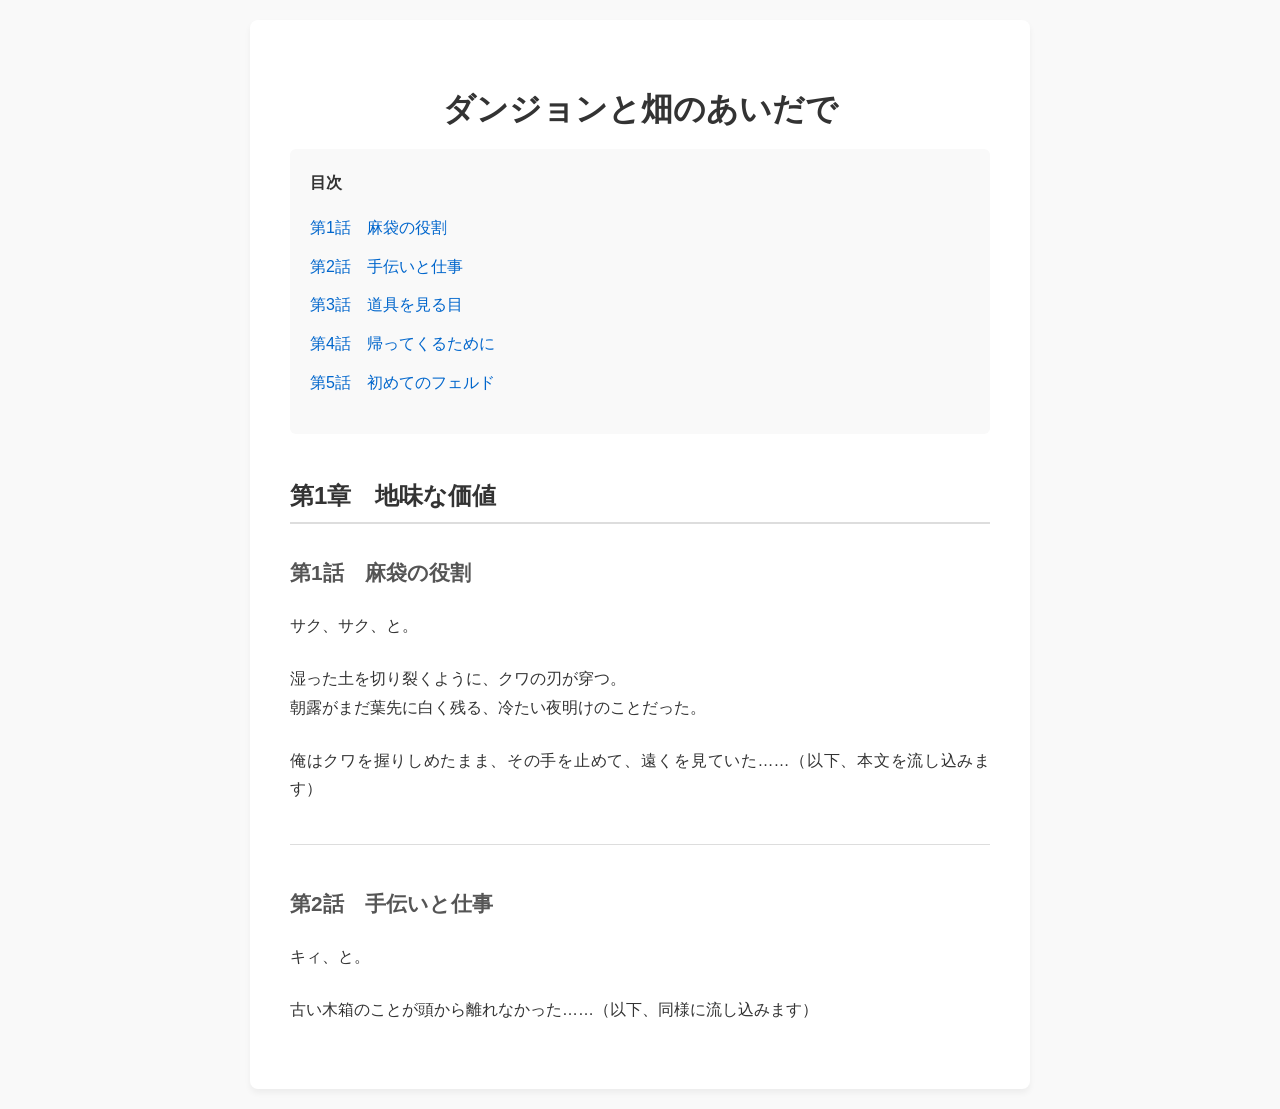
==== docs/index.html @ 457655f6 "Move index.html to /docs" ====
<!DOCTYPE html>
<html lang="ja">
<head>
    <meta charset="UTF-8">
    <meta name="viewport" content="width=device-width, initial-scale=1.0">
    <title>ダンジョンと畑のあいだで</title>
    <style>
        :root {
            --bg-color: #f9f9f9;
            --text-color: #333;
            --container-bg: #fff;
            --border-color: #ddd;
        }
        @media (prefers-color-scheme: dark) {
            :root {
                --bg-color: #1a1a1a;
                --text-color: #dddddd;
                --container-bg: #2d2d2d;
                --border-color: #444;
            }
        }
        body {
            font-family: "Helvetica Neue", Arial, "Hiragino Kaku Gothic ProN", "Hiragino Sans", Meiryo, sans-serif;
            line-height: 1.8;
            background-color: var(--bg-color);
            color: var(--text-color);
            margin: 0;
            padding: 20px;
        }
        .container {
            max-width: 700px;
            margin: 0 auto;
            background: var(--container-bg);
            padding: 40px;
            border-radius: 8px;
            box-shadow: 0 4px 6px rgba(0,0,0,0.05);
        }
        h1 { text-align: center; font-size: 2rem; margin-bottom: 10px; }
        h2 { border-bottom: 2px solid var(--border-color); padding-bottom: 5px; margin-top: 40px; }
        h3 { color: #555; font-size: 1.3rem; margin-top: 30px; }
        @media (prefers-color-scheme: dark) { h3 { color: #aaa; } }
        p { margin-bottom: 1.5rem; text-align: justify; }
        .toc { background: var(--bg-color); padding: 20px; border-radius: 6px; margin-bottom: 40px; }
        .toc ul { list-style: none; padding-left: 0; }
        .toc li { margin-bottom: 10px; }
        .toc a { color: #0066cc; text-decoration: none; }
        @media (prefers-color-scheme: dark) { .toc a { color: #66b2ff; } }
        .toc a:hover { text-decoration: underline; }
        hr { border: 0; border-top: 1px solid var(--border-color); margin: 40px 0; }
    </style>
</head>
<body>

<div class="container">
    <h1>ダンジョンと畑のあいだで</h1>
    
    <!-- 目次 -->
    <div class="toc">
        <strong>目次</strong>
        <ul>
            <li><a href="#ch1-1">第1話　麻袋の役割</a></li>
            <li><a href="#ch1-2">第2話　手伝いと仕事</a></li>
            <li><a href="#ch1-3">第3話　道具を見る目</a></li>
            <li><a href="#ch1-4">第4話　帰ってくるために</a></li>
            <li><a href="#ch1-5">第5話　初めてのフェルド</a></li>
        </ul>
    </div>

    <h2>第1章　地味な価値</h2>

    <!-- 第1話 -->
    <h3 id="ch1-1">第1話　麻袋の役割</h3>
    <p>サク、サク、と。</p>
    <p>湿った土を切り裂くように、クワの刃が穿つ。<br>朝露がまだ葉先に白く残る、冷たい夜明けのことだった。</p>
    <p>俺はクワを握りしめたまま、その手を止めて、遠くを見ていた……（以下、本文を流し込みます）</p>

    <hr>

    <!-- 第2話 -->
    <h3 id="ch1-2">第2話　手伝いと仕事</h3>
    <p>キィ、と。</p>
    <p>古い木箱のことが頭から離れなかった……（以下、同様に流し込みます）</p>

    <!-- ※第3話〜第5話も同様に <h3 id="ch1-x"> と <p> タグで本文を囲んで配置してください -->

</div>

</body>
</html>
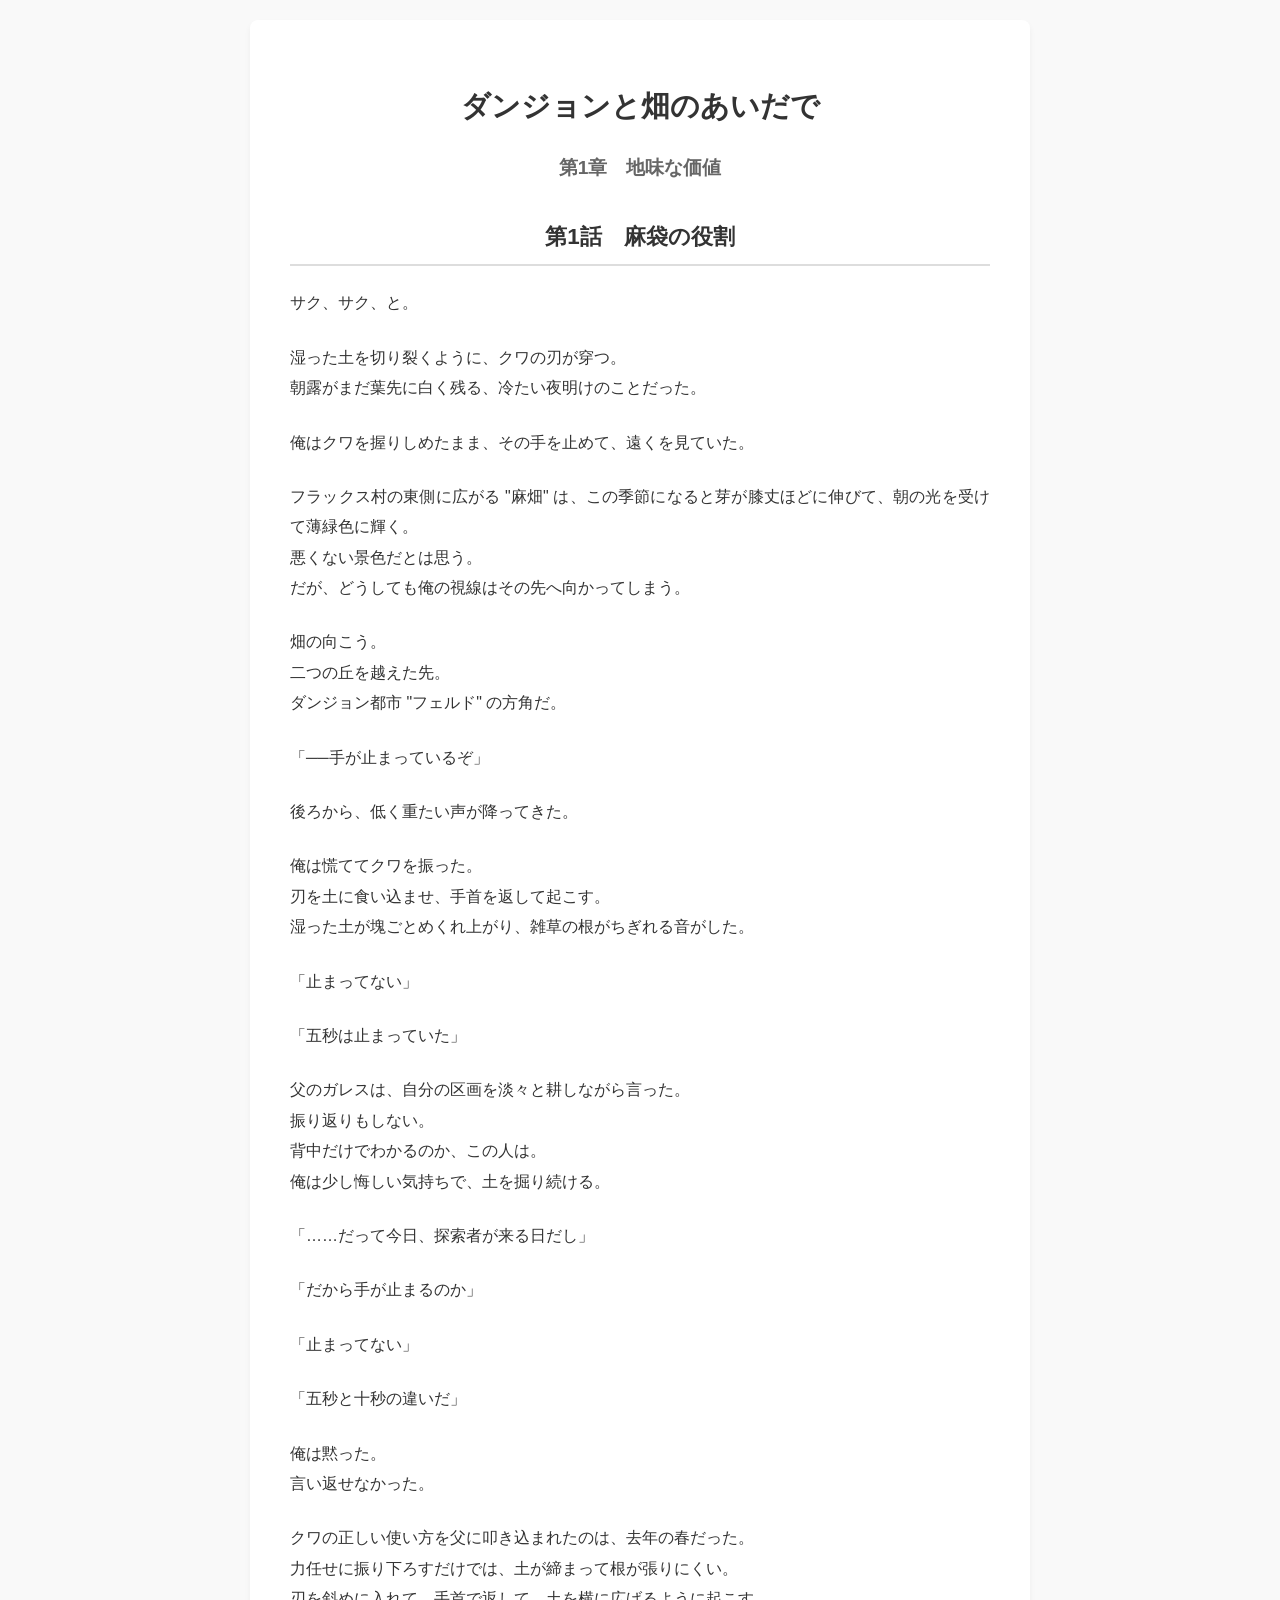
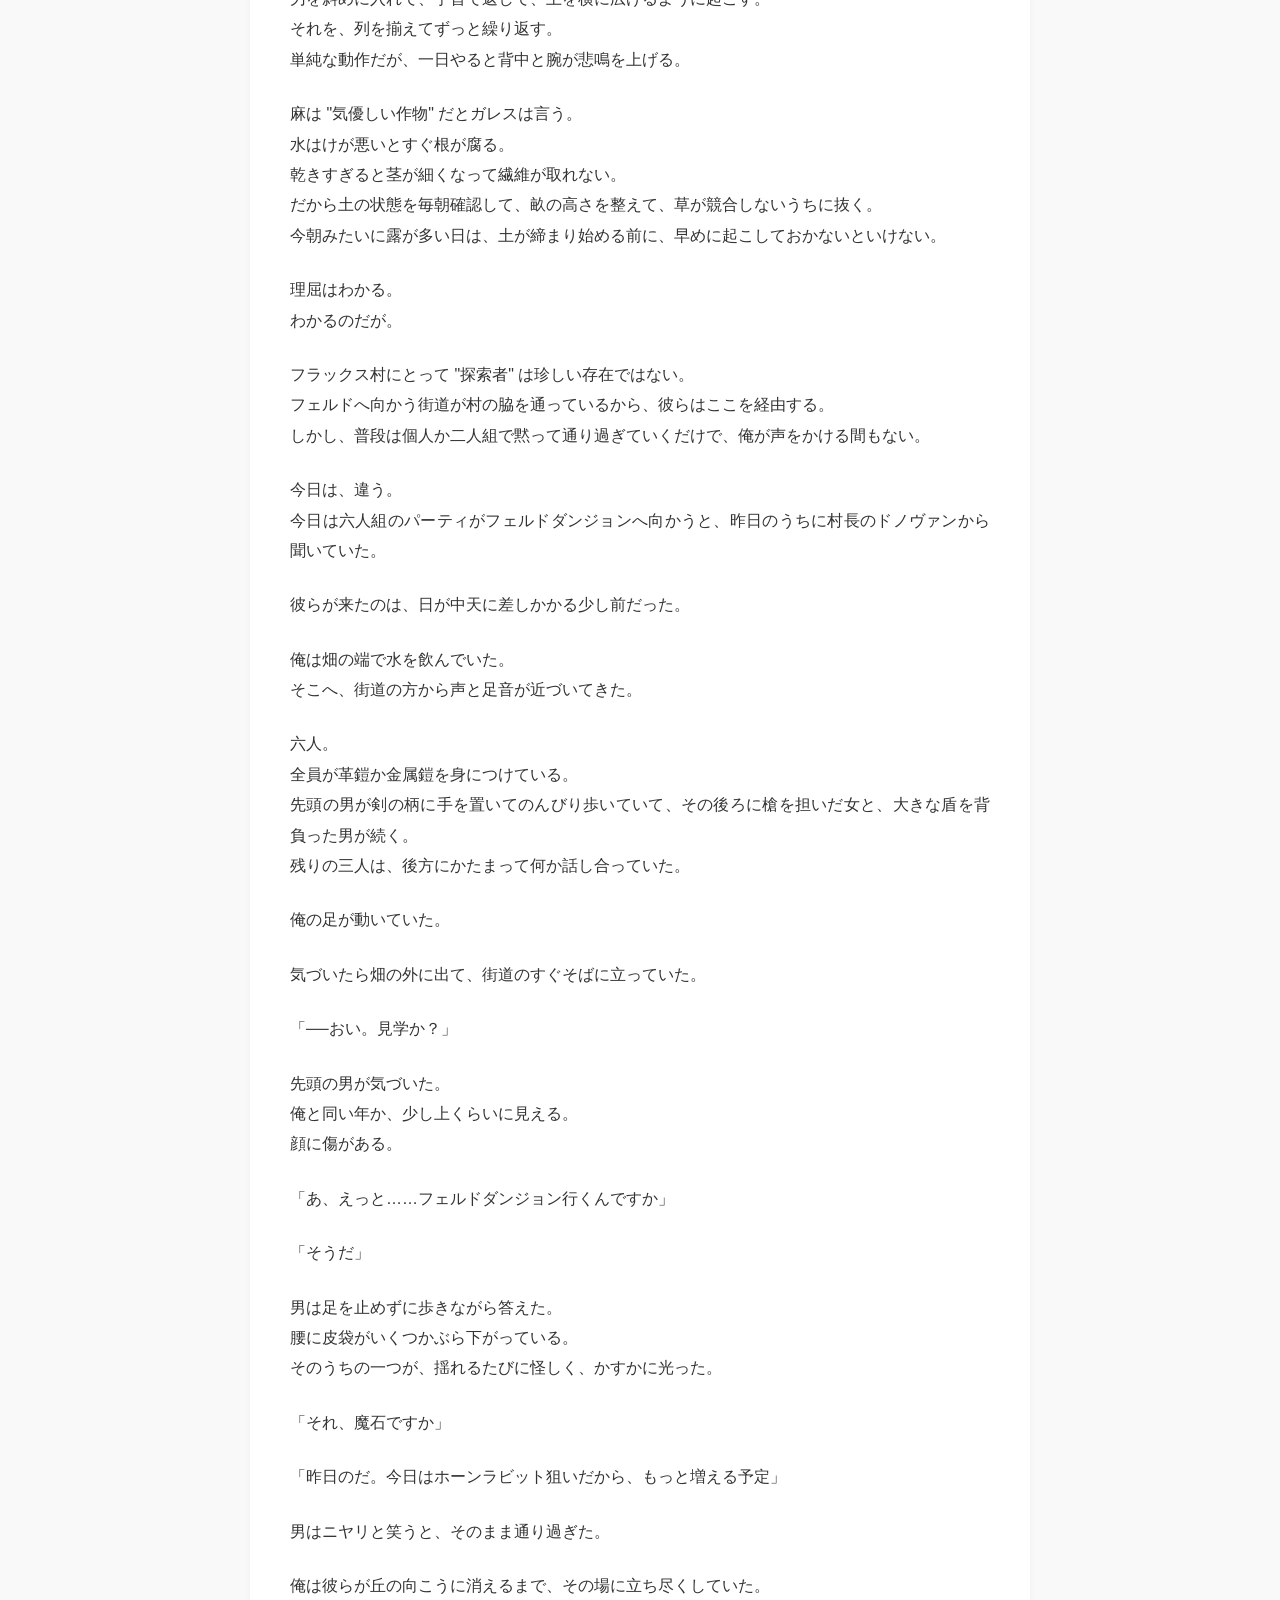
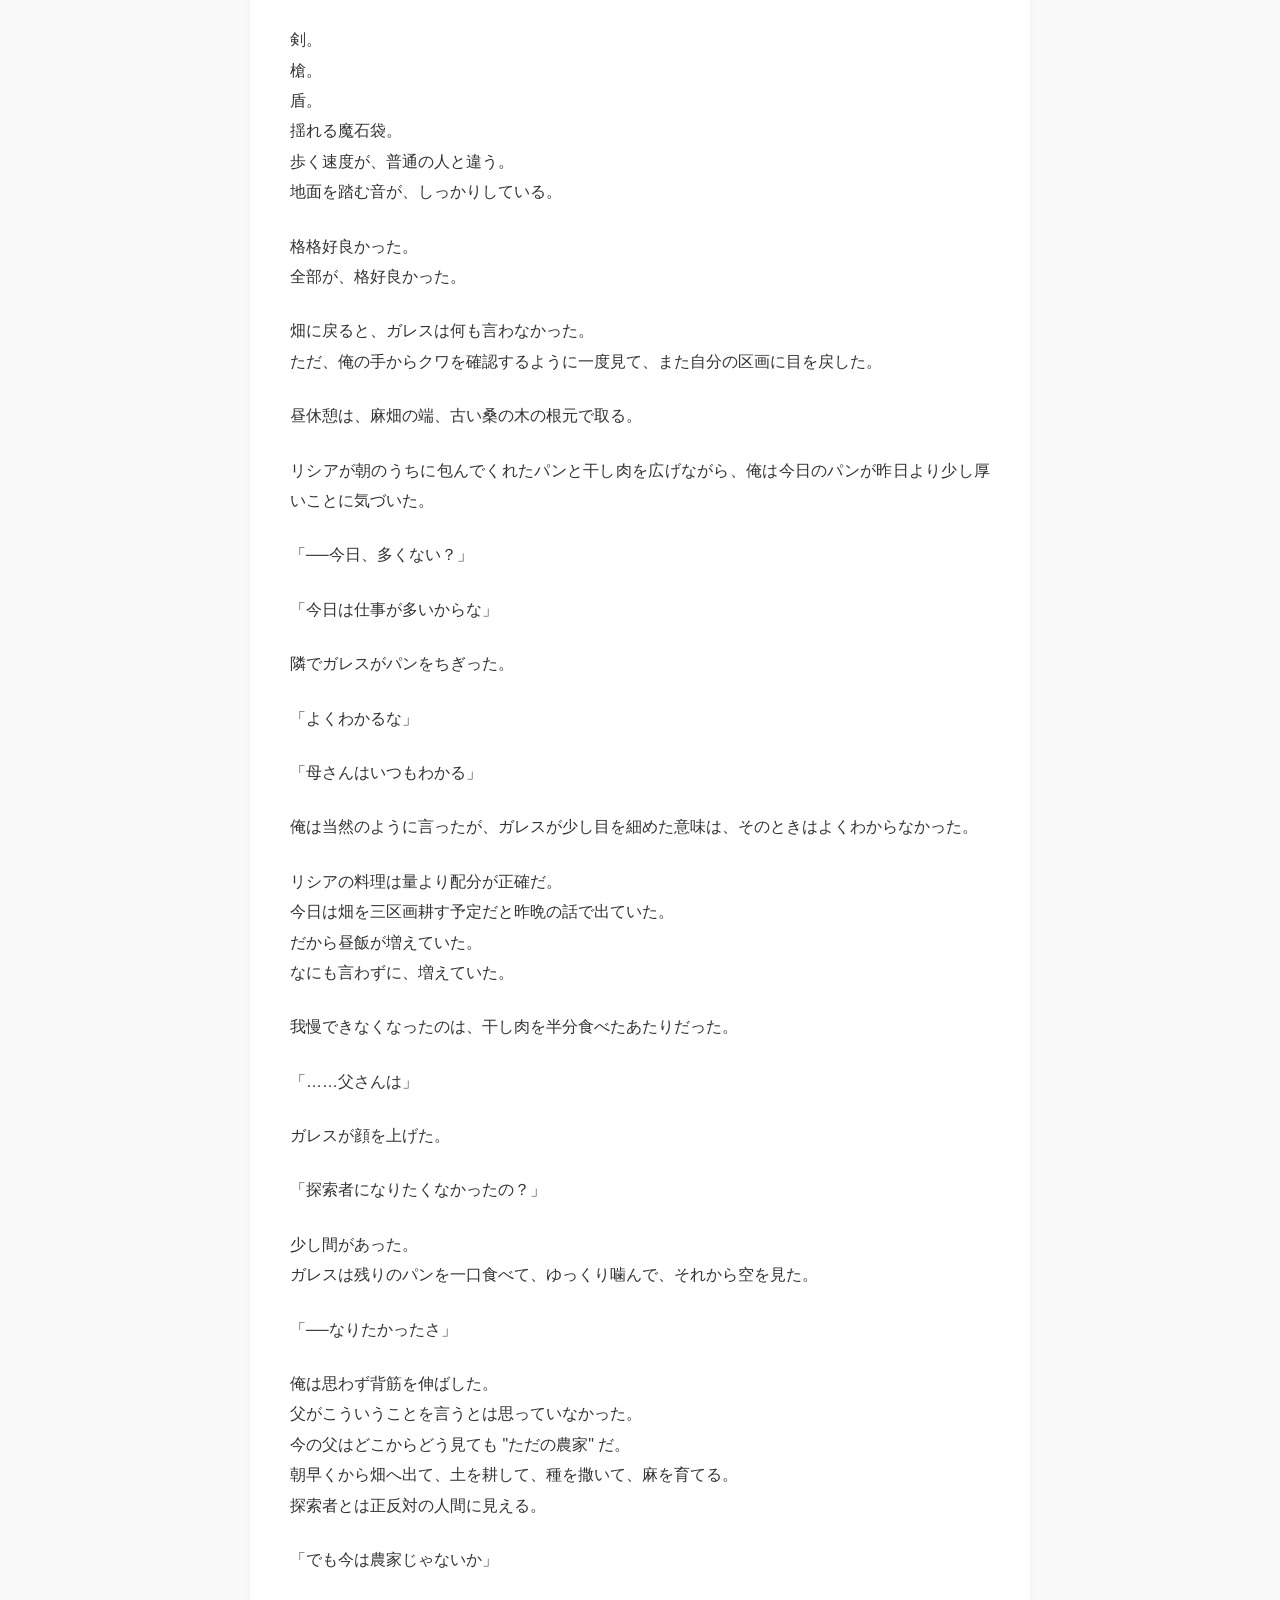
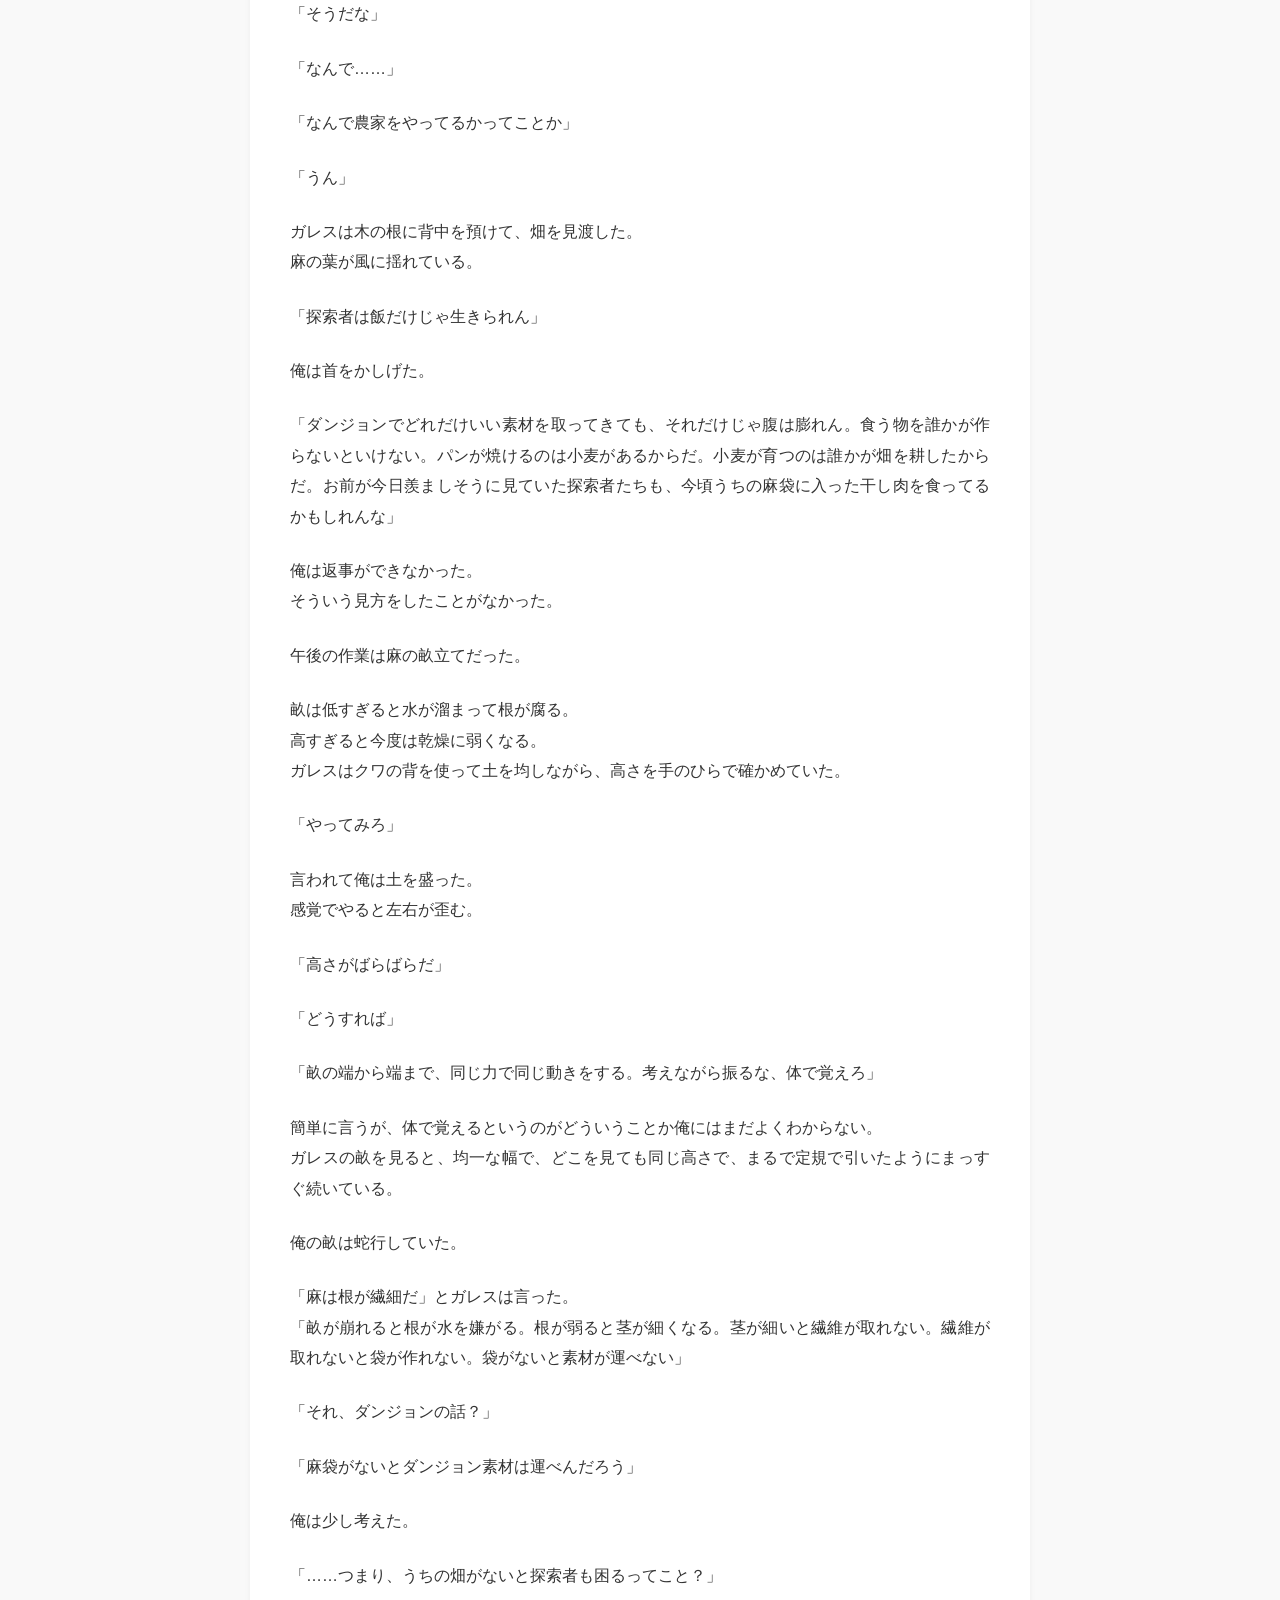
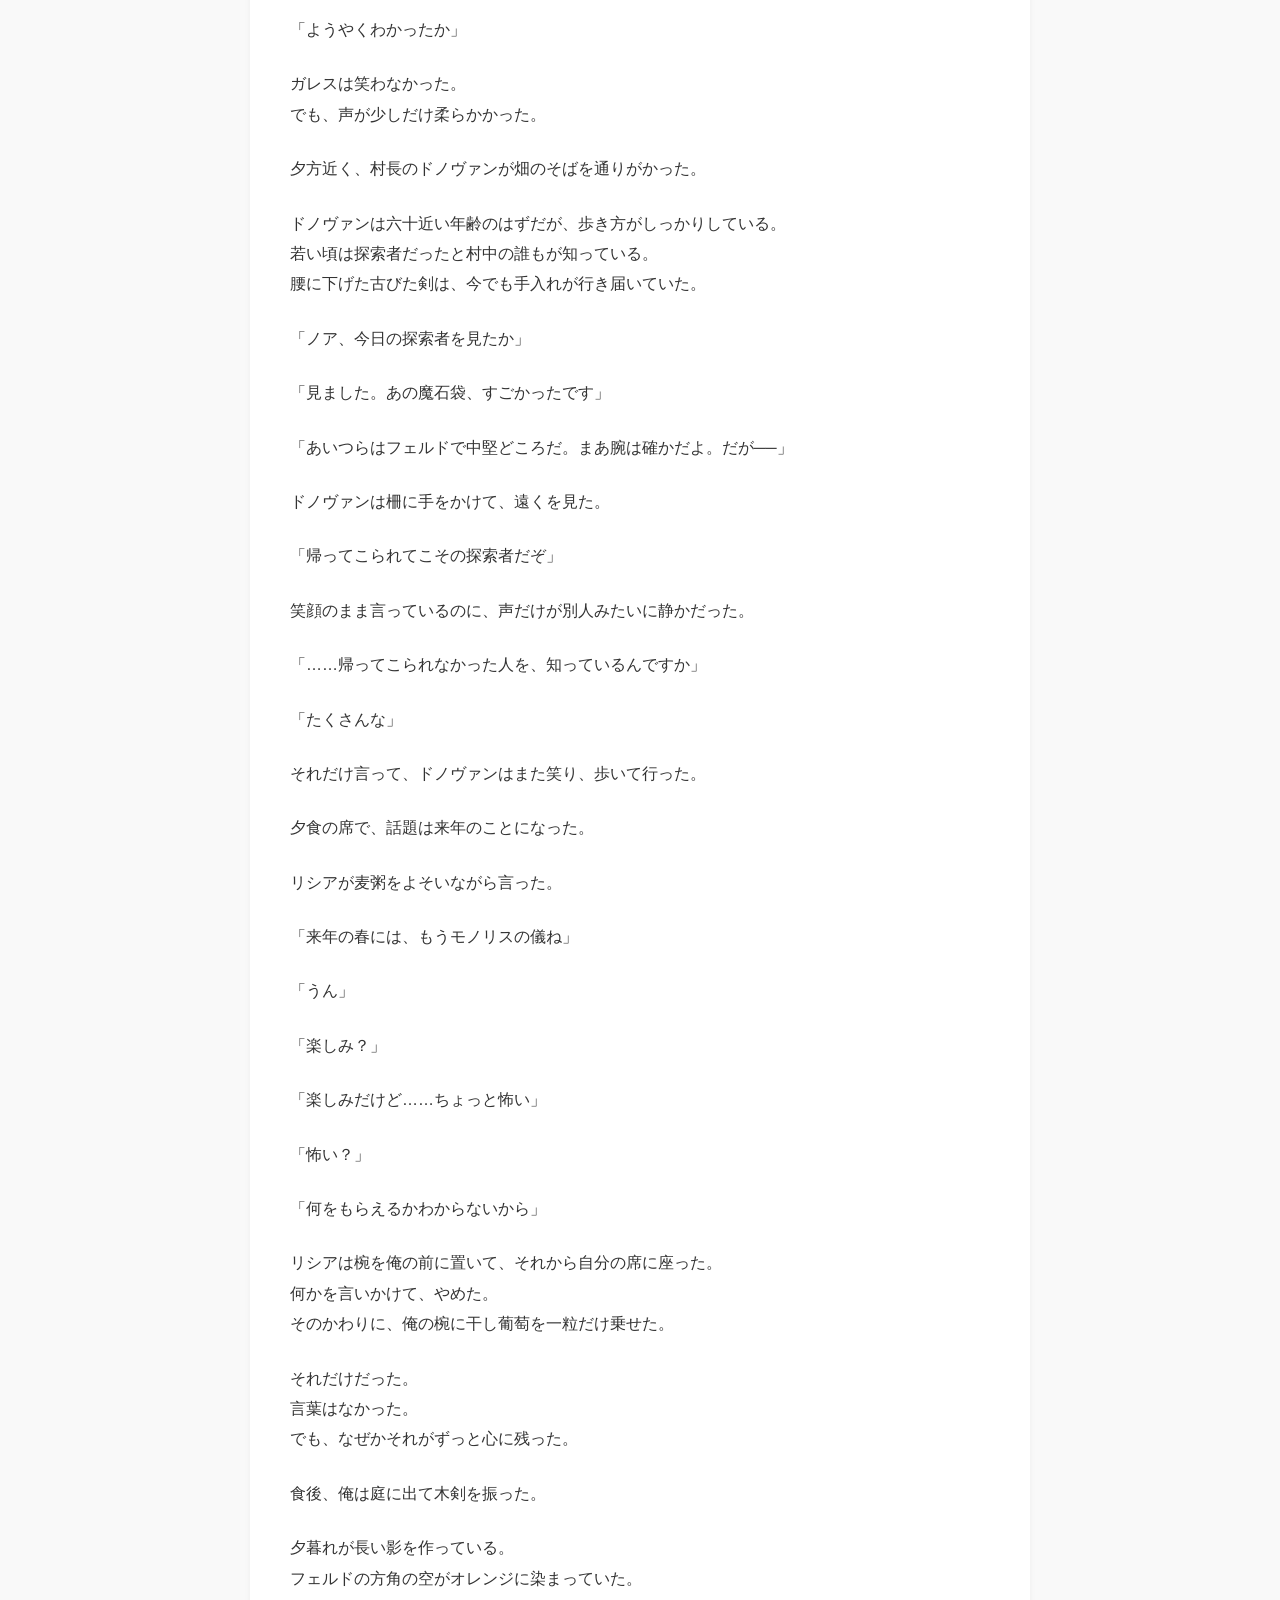
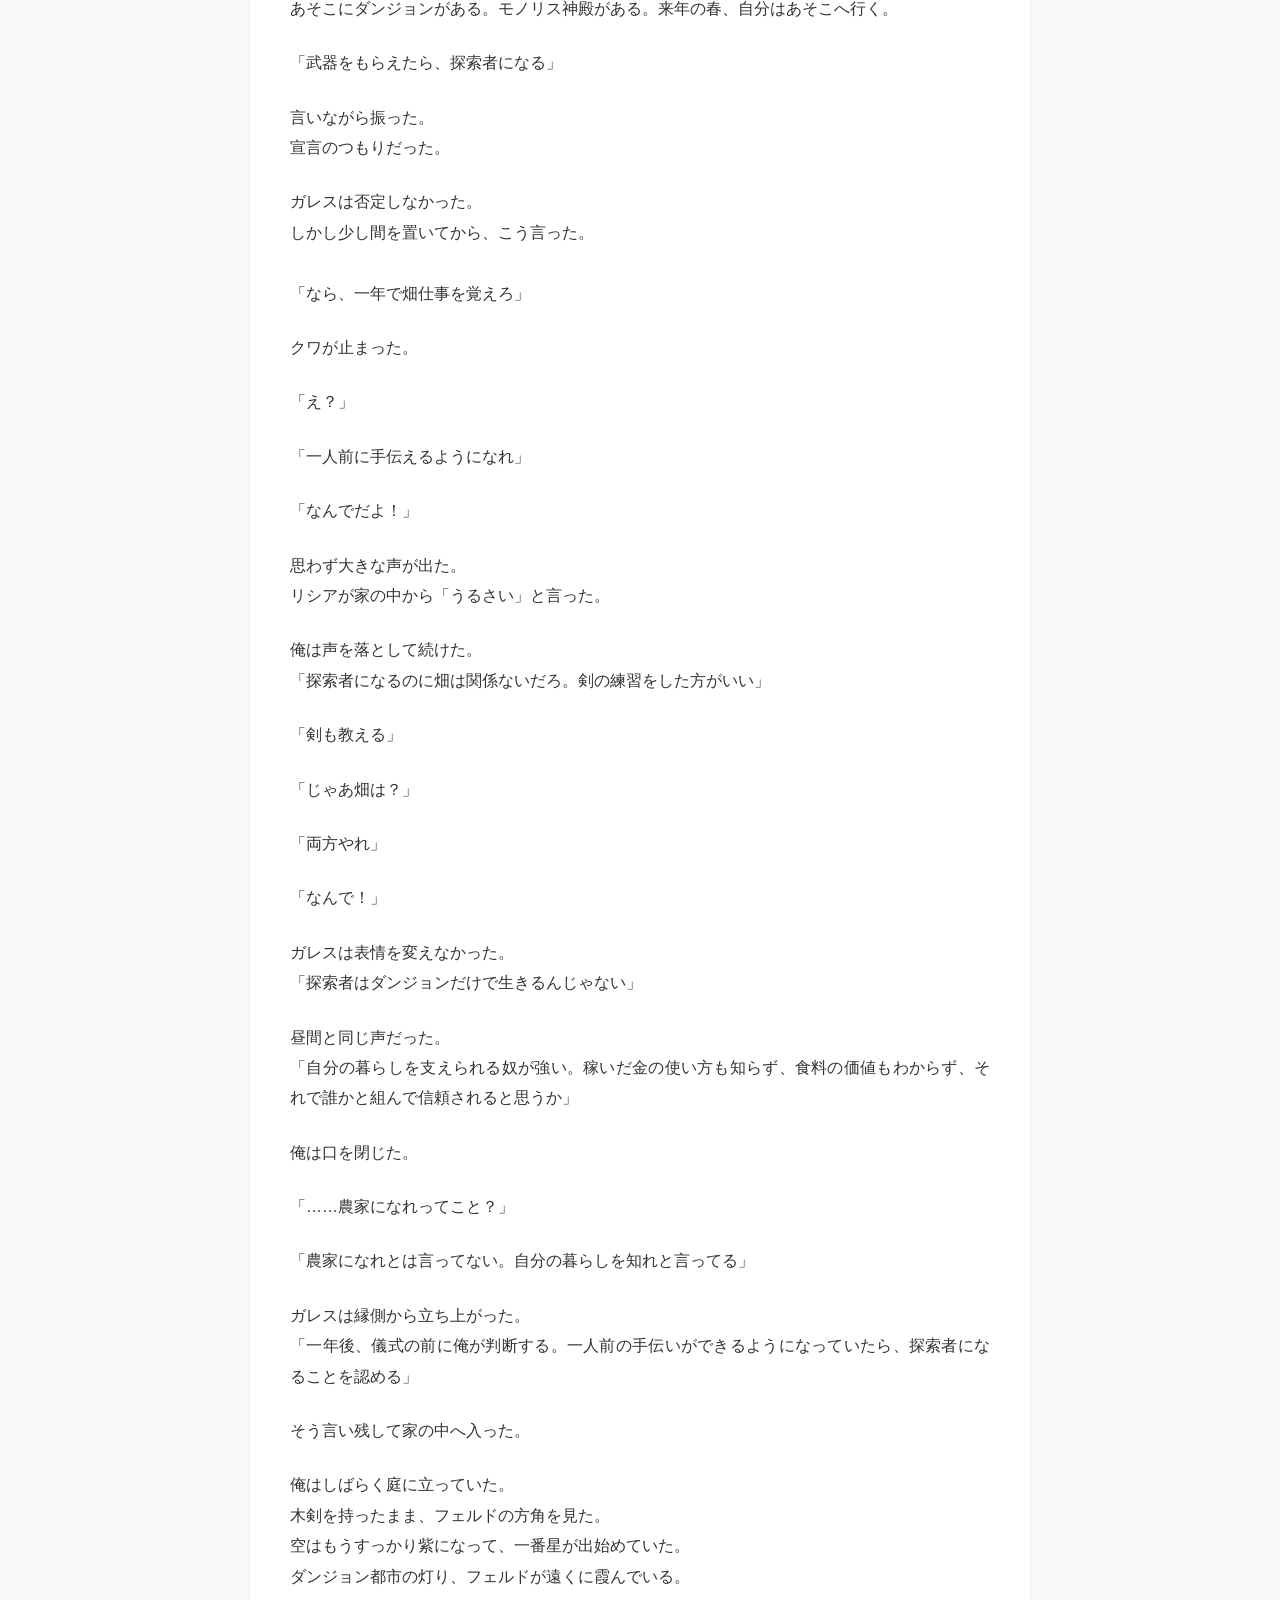
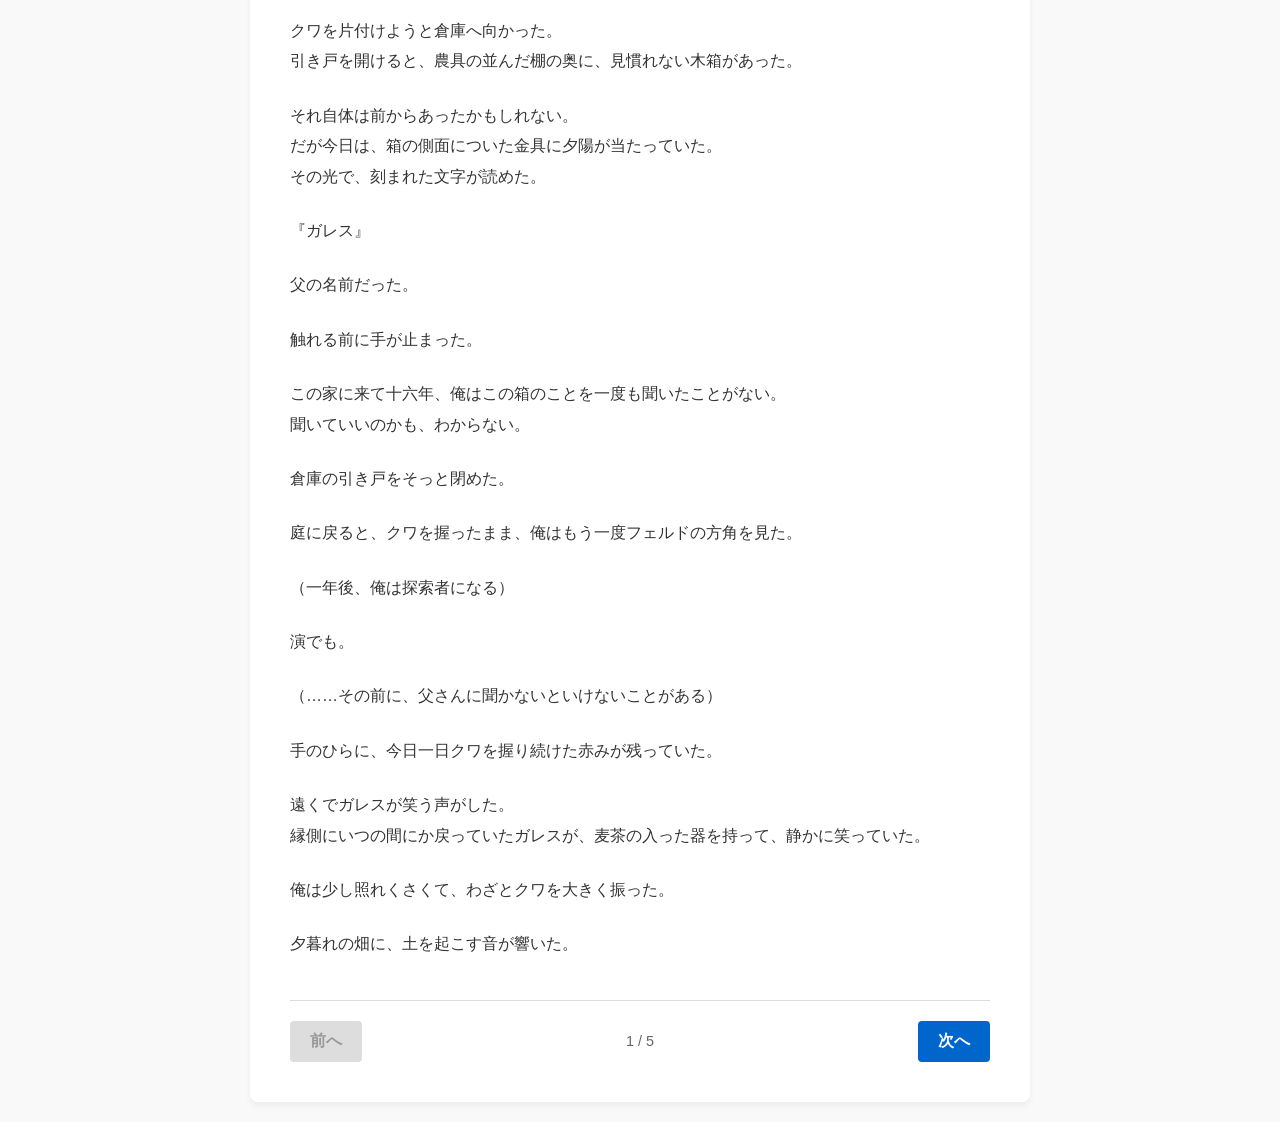
==== commit c2c73f5c: "index.html を更新" ====
--- a/docs/index.html
+++ b/docs/index.html
@@ -10,6 +10,8 @@
             --text-color: #333;
             --container-bg: #fff;
             --border-color: #ddd;
+            --button-bg: #0066cc;
+            --button-text: #fff;
         }
         @media (prefers-color-scheme: dark) {
             :root {
@@ -17,11 +19,13 @@
                 --text-color: #dddddd;
                 --container-bg: #2d2d2d;
                 --border-color: #444;
+                --button-bg: #4d94ff;
+                --button-text: #1a1a1a;
             }
         }
         body {
             font-family: "Helvetica Neue", Arial, "Hiragino Kaku Gothic ProN", "Hiragino Sans", Meiryo, sans-serif;
-            line-height: 1.8;
+            line-height: 1.9;
             background-color: var(--bg-color);
             color: var(--text-color);
             margin: 0;
@@ -35,55 +39,977 @@
             border-radius: 8px;
             box-shadow: 0 4px 6px rgba(0,0,0,0.05);
         }
-        h1 { text-align: center; font-size: 2rem; margin-bottom: 10px; }
-        h2 { border-bottom: 2px solid var(--border-color); padding-bottom: 5px; margin-top: 40px; }
-        h3 { color: #555; font-size: 1.3rem; margin-top: 30px; }
-        @media (prefers-color-scheme: dark) { h3 { color: #aaa; } }
-        p { margin-bottom: 1.5rem; text-align: justify; }
-        .toc { background: var(--bg-color); padding: 20px; border-radius: 6px; margin-bottom: 40px; }
-        .toc ul { list-style: none; padding-left: 0; }
-        .toc li { margin-bottom: 10px; }
-        .toc a { color: #0066cc; text-decoration: none; }
-        @media (prefers-color-scheme: dark) { .toc a { color: #66b2ff; } }
-        .toc a:hover { text-decoration: underline; }
-        hr { border: 0; border-top: 1px solid var(--border-color); margin: 40px 0; }
+        @media (max-width: 600px) {
+            body { padding: 10px; }
+            .container { padding: 20px; }
+        }
+        h1 { text-align: center; font-size: 1.8rem; margin-bottom: 10px; }
+        h2 { text-align: center; color: #666; font-size: 1.2rem; margin-bottom: 30px; }
+        @media (prefers-color-scheme: dark) { h2 { color: #aaa; } }
+        h3 { border-bottom: 2px solid var(--border-color); padding-bottom: 5px; margin-top: 20px; font-size: 1.4rem; text-align: center; }
+        p { margin-bottom: 1.5rem; text-align: justify; white-space: pre-wrap; }
+        
+        /* ページ切り替え用のスタイル */
+        .story-page { display: none; }
+        .story-page.active { display: block; }
+        
+        /* ナビゲーションボタン */
+        .nav-buttons { display: flex; justify-content: space-between; margin-top: 40px; padding-top: 20px; border-top: 1px solid var(--border-color); }
+        .nav-buttons button { background-color: var(--button-bg); color: var(--button-text); border: none; padding: 10px 20px; border-radius: 4px; font-size: 1rem; cursor: pointer; font-weight: bold; }
+        .nav-buttons button:disabled { background-color: var(--border-color); color: #999; cursor: not-allowed; }
+        .page-indicator { align-self: center; font-size: 0.9rem; color: #666; }
+        @media (prefers-color-scheme: dark) { .page-indicator { color: #aaa; } }
     </style>
 </head>
 <body>
 
 <div class="container">
     <h1>ダンジョンと畑のあいだで</h1>
-    
-    <!-- 目次 -->
-    <div class="toc">
-        <strong>目次</strong>
-        <ul>
-            <li><a href="#ch1-1">第1話　麻袋の役割</a></li>
-            <li><a href="#ch1-2">第2話　手伝いと仕事</a></li>
-            <li><a href="#ch1-3">第3話　道具を見る目</a></li>
-            <li><a href="#ch1-4">第4話　帰ってくるために</a></li>
-            <li><a href="#ch1-5">第5話　初めてのフェルド</a></li>
-        </ul>
-    </div>
-
     <h2>第1章　地味な価値</h2>
 
     <!-- 第1話 -->
-    <h3 id="ch1-1">第1話　麻袋の役割</h3>
-    <p>サク、サク、と。</p>
-    <p>湿った土を切り裂くように、クワの刃が穿つ。<br>朝露がまだ葉先に白く残る、冷たい夜明けのことだった。</p>
-    <p>俺はクワを握りしめたまま、その手を止めて、遠くを見ていた……（以下、本文を流し込みます）</p>
+    <div class="story-page active" id="page-1">
+        <h3>第1話　麻袋の役割</h3>
+        <p>サク、サク、と。</p>
+        <p>湿った土を切り裂くように、クワの刃が穿つ。
+朝露がまだ葉先に白く残る、冷たい夜明けのことだった。</p>
+        <p>俺はクワを握りしめたまま、その手を止めて、遠くを見ていた。</p>
+        <p>フラックス村の東側に広がる &quot;麻畑&quot; は、この季節になると芽が膝丈ほどに伸びて、朝の光を受けて薄緑色に輝く。
+悪くない景色だとは思う。
+だが、どうしても俺の視線はその先へ向かってしまう。</p>
+        <p>畑の向こう。
+二つの丘を越えた先。
+ダンジョン都市 &quot;フェルド&quot; の方角だ。</p>
+        <p>「──手が止まっているぞ」</p>
+        <p>後ろから、低く重たい声が降ってきた。</p>
+        <p>俺は慌ててクワを振った。
+刃を土に食い込ませ、手首を返して起こす。
+湿った土が塊ごとめくれ上がり、雑草の根がちぎれる音がした。</p>
+        <p>「止まってない」</p>
+        <p>「五秒は止まっていた」</p>
+        <p>父のガレスは、自分の区画を淡々と耕しながら言った。
+振り返りもしない。
+背中だけでわかるのか、この人は。
+俺は少し悔しい気持ちで、土を掘り続ける。</p>
+        <p>「……だって今日、探索者が来る日だし」</p>
+        <p>「だから手が止まるのか」</p>
+        <p>「止まってない」</p>
+        <p>「五秒と十秒の違いだ」</p>
+        <p>俺は黙った。
+言い返せなかった。</p>
+        <p>クワの正しい使い方を父に叩き込まれたのは、去年の春だった。
+力任せに振り下ろすだけでは、土が締まって根が張りにくい。
+刃を斜めに入れて、手首で返して、土を横に広げるように起こす。
+それを、列を揃えてずっと繰り返す。
+単純な動作だが、一日やると背中と腕が悲鳴を上げる。</p>
+        <p>麻は &quot;気優しい作物&quot; だとガレスは言う。
+水はけが悪いとすぐ根が腐る。
+乾きすぎると茎が細くなって繊維が取れない。
+だから土の状態を毎朝確認して、畝の高さを整えて、草が競合しないうちに抜く。
+今朝みたいに露が多い日は、土が締まり始める前に、早めに起こしておかないといけない。</p>
+        <p>理屈はわかる。
+わかるのだが。</p>
+        <p>フラックス村にとって &quot;探索者&quot; は珍しい存在ではない。
+フェルドへ向かう街道が村の脇を通っているから、彼らはここを経由する。
+しかし、普段は個人か二人組で黙って通り過ぎていくだけで、俺が声をかける間もない。</p>
+        <p>今日は、違う。
+今日は六人組のパーティがフェルドダンジョンへ向かうと、昨日のうちに村長のドノヴァンから聞いていた。</p>
+        <p>彼らが来たのは、日が中天に差しかかる少し前だった。</p>
+        <p>俺は畑の端で水を飲んでいた。
+そこへ、街道の方から声と足音が近づいてきた。</p>
+        <p>六人。
+全員が革鎧か金属鎧を身につけている。
+先頭の男が剣の柄に手を置いてのんびり歩いていて、その後ろに槍を担いだ女と、大きな盾を背負った男が続く。
+残りの三人は、後方にかたまって何か話し合っていた。</p>
+        <p>俺の足が動いていた。</p>
+        <p>気づいたら畑の外に出て、街道のすぐそばに立っていた。</p>
+        <p>「──おい。見学か？」</p>
+        <p>先頭の男が気づいた。
+俺と同い年か、少し上くらいに見える。
+顔に傷がある。</p>
+        <p>「あ、えっと……フェルドダンジョン行くんですか」</p>
+        <p>「そうだ」</p>
+        <p>男は足を止めずに歩きながら答えた。
+腰に皮袋がいくつかぶら下がっている。
+そのうちの一つが、揺れるたびに怪しく、かすかに光った。</p>
+        <p>「それ、魔石ですか」</p>
+        <p>「昨日のだ。今日はホーンラビット狙いだから、もっと増える予定」</p>
+        <p>男はニヤリと笑うと、そのまま通り過ぎた。</p>
+        <p>俺は彼らが丘の向こうに消えるまで、その場に立ち尽くしていた。</p>
+        <p>剣。
+槍。
+盾。
+揺れる魔石袋。
+歩く速度が、普通の人と違う。
+地面を踏む音が、しっかりしている。</p>
+        <p>格格好良かった。
+全部が、格好良かった。</p>
+        <p>畑に戻ると、ガレスは何も言わなかった。
+ただ、俺の手からクワを確認するように一度見て、また自分の区画に目を戻した。</p>
+        <p>昼休憩は、麻畑の端、古い桑の木の根元で取る。</p>
+        <p>リシアが朝のうちに包んでくれたパンと干し肉を広げながら、俺は今日のパンが昨日より少し厚いことに気づいた。</p>
+        <p>「──今日、多くない？」</p>
+        <p>「今日は仕事が多いからな」</p>
+        <p>隣でガレスがパンをちぎった。</p>
+        <p>「よくわかるな」</p>
+        <p>「母さんはいつもわかる」</p>
+        <p>俺は当然のように言ったが、ガレスが少し目を細めた意味は、そのときはよくわからなかった。</p>
+        <p>リシアの料理は量より配分が正確だ。
+今日は畑を三区画耕す予定だと昨晩の話で出ていた。
+だから昼飯が増えていた。
+なにも言わずに、増えていた。</p>
+        <p>我慢できなくなったのは、干し肉を半分食べたあたりだった。</p>
+        <p>「……父さんは」</p>
+        <p>ガレスが顔を上げた。</p>
+        <p>「探索者になりたくなかったの？」</p>
+        <p>少し間があった。
+ガレスは残りのパンを一口食べて、ゆっくり噛んで、それから空を見た。</p>
+        <p>「──なりたかったさ」</p>
+        <p>俺は思わず背筋を伸ばした。
+父がこういうことを言うとは思っていなかった。
+今の父はどこからどう見ても &quot;ただの農家&quot; だ。
+朝早くから畑へ出て、土を耕して、種を撒いて、麻を育てる。
+探索者とは正反対の人間に見える。</p>
+        <p>「でも今は農家じゃないか」</p>
+        <p>「そうだな」</p>
+        <p>「なんで……」</p>
+        <p>「なんで農家をやってるかってことか」</p>
+        <p>「うん」</p>
+        <p>ガレスは木の根に背中を預けて、畑を見渡した。
+麻の葉が風に揺れている。</p>
+        <p>「探索者は飯だけじゃ生きられん」</p>
+        <p>俺は首をかしげた。</p>
+        <p>「ダンジョンでどれだけいい素材を取ってきても、それだけじゃ腹は膨れん。食う物を誰かが作らないといけない。パンが焼けるのは小麦があるからだ。小麦が育つのは誰かが畑を耕したからだ。お前が今日羨ましそうに見ていた探索者たちも、今頃うちの麻袋に入った干し肉を食ってるかもしれんな」</p>
+        <p>俺は返事ができなかった。
+そういう見方をしたことがなかった。</p>
+        <p>午後の作業は麻の畝立てだった。</p>
+        <p>畝は低すぎると水が溜まって根が腐る。
+高すぎると今度は乾燥に弱くなる。
+ガレスはクワの背を使って土を均しながら、高さを手のひらで確かめていた。</p>
+        <p>「やってみろ」</p>
+        <p>言われて俺は土を盛った。
+感覚でやると左右が歪む。</p>
+        <p>「高さがばらばらだ」</p>
+        <p>「どうすれば」</p>
+        <p>「畝の端から端まで、同じ力で同じ動きをする。考えながら振るな、体で覚えろ」</p>
+        <p>簡単に言うが、体で覚えるというのがどういうことか俺にはまだよくわからない。
+ガレスの畝を見ると、均一な幅で、どこを見ても同じ高さで、まるで定規で引いたようにまっすぐ続いている。</p>
+        <p>俺の畝は蛇行していた。</p>
+        <p>「麻は根が繊細だ」とガレスは言った。
+「畝が崩れると根が水を嫌がる。根が弱ると茎が細くなる。茎が細いと繊維が取れない。繊維が取れないと袋が作れない。袋がないと素材が運べない」</p>
+        <p>「それ、ダンジョンの話？」</p>
+        <p>「麻袋がないとダンジョン素材は運べんだろう」</p>
+        <p>俺は少し考えた。</p>
+        <p>「……つまり、うちの畑がないと探索者も困るってこと？」</p>
+        <p>「ようやくわかったか」</p>
+        <p>ガレスは笑わなかった。
+でも、声が少しだけ柔らかかった。</p>
+        <p>夕方近く、村長のドノヴァンが畑のそばを通りがかった。</p>
+        <p>ドノヴァンは六十近い年齢のはずだが、歩き方がしっかりしている。
+若い頃は探索者だったと村中の誰もが知っている。
+腰に下げた古びた剣は、今でも手入れが行き届いていた。</p>
+        <p>「ノア、今日の探索者を見たか」</p>
+        <p>「見ました。あの魔石袋、すごかったです」</p>
+        <p>「あいつらはフェルドで中堅どころだ。まあ腕は確かだよ。だが──」</p>
+        <p>ドノヴァンは柵に手をかけて、遠くを見た。</p>
+        <p>「帰ってこられてこその探索者だぞ」</p>
+        <p>笑顔のまま言っているのに、声だけが別人みたいに静かだった。</p>
+        <p>「……帰ってこられなかった人を、知っているんですか」</p>
+        <p>「たくさんな」</p>
+        <p>それだけ言って、ドノヴァンはまた笑り、歩いて行った。</p>
+        <p>夕食の席で、話題は来年のことになった。</p>
+        <p>リシアが麦粥をよそいながら言った。</p>
+        <p>「来年の春には、もうモノリスの儀ね」</p>
+        <p>「うん」</p>
+        <p>「楽しみ？」</p>
+        <p>「楽しみだけど……ちょっと怖い」</p>
+        <p>「怖い？」</p>
+        <p>「何をもらえるかわからないから」</p>
+        <p>リシアは椀を俺の前に置いて、それから自分の席に座った。
+何かを言いかけて、やめた。
+そのかわりに、俺の椀に干し葡萄を一粒だけ乗せた。</p>
+        <p>それだけだった。
+言葉はなかった。
+でも、なぜかそれがずっと心に残った。</p>
+        <p>食後、俺は庭に出て木剣を振った。</p>
+        <p>夕暮れが長い影を作っている。
+フェルドの方角の空がオレンジに染まっていた。
+あそこにダンジョンがある。モノリス神殿がある。来年の春、自分はあそこへ行く。</p>
+        <p>「武器をもらえたら、探索者になる」</p>
+        <p>言いながら振った。
+宣言のつもりだった。</p>
+        <p>ガレスは否定しなかった。
+しかし少し間を置いてから、こう言った。
 
-    <hr>
+「なら、一年で畑仕事を覚えろ」</p>
+        <p>クワが止まった。</p>
+        <p>「え？」</p>
+        <p>「一人前に手伝えるようになれ」</p>
+        <p>「なんでだよ！」</p>
+        <p>思わず大きな声が出た。
+リシアが家の中から「うるさい」と言った。</p>
+        <p>俺は声を落として続けた。
+「探索者になるのに畑は関係ないだろ。剣の練習をした方がいい」</p>
+        <p>「剣も教える」</p>
+        <p>「じゃあ畑は？」</p>
+        <p>「両方やれ」</p>
+        <p>「なんで！」</p>
+        <p>ガレスは表情を変えなかった。
+「探索者はダンジョンだけで生きるんじゃない」</p>
+        <p>昼間と同じ声だった。
+「自分の暮らしを支えられる奴が強い。稼いだ金の使い方も知らず、食料の価値もわからず、それで誰かと組んで信頼されると思うか」</p>
+        <p>俺は口を閉じた。</p>
+        <p>「……農家になれってこと？」</p>
+        <p>「農家になれとは言ってない。自分の暮らしを知れと言ってる」</p>
+        <p>ガレスは縁側から立ち上がった。
+「一年後、儀式の前に俺が判断する。一人前の手伝いができるようになっていたら、探索者になることを認める」</p>
+        <p>そう言い残して家の中へ入った。</p>
+        <p>俺はしばらく庭に立っていた。
+木剣を持ったまま、フェルドの方角を見た。
+空はもうすっかり紫になって、一番星が出始めていた。
+ダンジョン都市の灯り、フェルドが遠くに霞んでいる。</p>
+        <p>クワを片付けようと倉庫へ向かった。
+引き戸を開けると、農具の並んだ棚の奥に、見慣れない木箱があった。</p>
+        <p>それ自体は前からあったかもしれない。
+だが今日は、箱の側面についた金具に夕陽が当たっていた。
+その光で、刻まれた文字が読めた。</p>
+        <p>『ガレス』</p>
+        <p>父の名前だった。</p>
+        <p>触れる前に手が止まった。</p>
+        <p>この家に来て十六年、俺はこの箱のことを一度も聞いたことがない。
+聞いていいのかも、わからない。</p>
+        <p>倉庫の引き戸をそっと閉めた。</p>
+        <p>庭に戻ると、クワを握ったまま、俺はもう一度フェルドの方角を見た。</p>
+        <p>（一年後、俺は探索者になる）</p>
+        <p>演でも。</p>
+        <p>（……その前に、父さんに聞かないといけないことがある）</p>
+        <p>手のひらに、今日一日クワを握り続けた赤みが残っていた。</p>
+        <p>遠くでガレスが笑う声がした。
+縁側にいつの間にか戻っていたガレスが、麦茶の入った器を持って、静かに笑っていた。</p>
+        <p>俺は少し照れくさくて、わざとクワを大きく振った。</p>
+        <p>夕暮れの畑に、土を起こす音が響いた。</p>
+    </div>
 
     <!-- 第2話 -->
-    <h3 id="ch1-2">第2話　手伝いと仕事</h3>
-    <p>キィ、と。</p>
-    <p>古い木箱のことが頭から離れなかった……（以下、同様に流し込みます）</p>
+    <div class="story-page" id="page-2">
+        <h3>第2話　手伝いと仕事</h3>
+        <p>キィ、と。</p>
+        <p>錆びついた金属の音が、静かな朝の空気に冷たく響いた。
+俺は倉庫の引き戸に手をかけたまま、そこで動きを止めていた。</p>
+        <p>奥にある、あの古い &quot;木箱&quot; のことが頭から離れなかった。</p>
+        <p>『ガレス』</p>
+        <p>そう刻まれた金具が、日の光を浴びて鈍く輝いている。
+開けたい。
+だが、勝手に見るのは俺のポリシーに反する。</p>
+        <p>俺は静かに手を離すと、畑へと足を向けた。</p>
+        <p>朝食は、リシアが焼いたパンだった。
+焼きたてをちぎると、白い湯気が立ち上る。
+今日のパンは、麦の配合が少し違う気がした。昨日より香ばしい。
+聞こうと思ったが、ガレスがもう食べ始めていたので、俺も黙って口に放り込んだ。</p>
+        <p>「──本当に、一年で認めてくれるのか？」</p>
+        <p>俺はパンを咀嚼しながら、対話の口火切った。</p>
+        <p>「やることをやればな」</p>
+        <p>ガレスはフラットに答える。</p>
+        <p>「……どうなったら一人前だ？」</p>
+        <p>リシアが台所から、静かに振り返った。
+ガレスは水を一口飲むと、</p>
+        <p>「畑を一人で任せられることだ」</p>
+        <p>「一人で……全部か？」</p>
+        <p>「そうだ。種まきから、収穫までな」</p>
+        <p>「一年で？」</p>
+        <p>「お前が思うより、早く覚えられる」</p>
+        <p>リシアが再び台所へ向き直った。
+その背中が、かすかに揺れて笑っているように見えた。
+（種まきから収穫まで一年で一人立ち。普通なら無理難題だ。でも、んまぁー、毎日土を見ていれば、意外と早く覚えられる気がするんだけどね。俺、こういうの嫌いじゃないし。全然やれる気がする！）</p>
+        <p>サク、と。</p>
+        <p>土を少し緩めてから、根元を狙って雑草を引き抜く。
+根こそぎ抜く。
+それが、俺が昨日学んだ &quot;草取り&quot; のメソッド（最適解）だった。</p>
+        <p>「──今日の作業を説明してみろ」</p>
+        <p>ガレスが、淡々と草を抜きながら割り込んできた。
+振り返りもしない。</p>
+        <p>「草取りだろ」</p>
+        <p>「それだけか」</p>
+        <p>「……午後は？」</p>
+        <p>「俺が聞いているのは、お前が自分の頭で次に必要なタスクを考えているかどうかだ」</p>
+        <p>ガレスは草を一本、根元からきれいに引き抜くと、土を払って放り投げた。</p>
+        <p>「手伝いと、仕事は違う。手伝いは言われたことをやる。仕事は次に何が必要かを自分で考える」</p>
+        <p>俺は黙って草を抜き続けた。
+（言われたことだけをやるのはただの手伝い。次に何が必要かを自分で考える……。地味だけど、すごく筋が通っている気がする！）</p>
+        <p>「じゃあ、今日の午後は何をするんだ？」</p>
+        <p>「草取りが終わったら麦の間引きだ。間引いた株は堆肥にする。夕方に水を撒く。明日の朝、土の状態を確認する」</p>
+        <p>「それを全部、俺が一人でできるようにならないといけないのか」</p>
+        <p>「一年でな」</p>
+        <p>長い、とは思わなかった。
+むしろ、短い気がした。</p>
+        <p>「おい、ノア」</p>
+        <p>昼前、柵の向こうから声をかけてきたのはレオだった。
+鍛冶屋の息子。
+手には木剣を握っている。
+肩には汗の跡。朝から素振りをしていたらしい。</p>
+        <p>「今日は休みか？」</p>
+        <p>「休みじゃない。お前が来ただけだ」</p>
+        <p>「昼はどうする」</p>
+        <p>「食ったら午後も畑」</p>
+        <p>レオは驚いてから、ニヤリと笑った。</p>
+        <p>「父さんに鍛えられてるのか」</p>
+        <p>「そういうことになる」</p>
+        <p>「俺は午前中ずっと素振りした。三百回」</p>
+        <p>「多いな」</p>
+        <p>「モノリスまで一年だぞ」</p>
+        <p>その言葉で、俺の胸の中に何かが戻ってきた。</p>
+        <p>「わかってる」</p>
+        <p>「お前は、何が欲しい？」</p>
+        <p>「──剣だ」</p>
+        <p>「俺も剣。絶対武器系にしてやる」</p>
+        <p>「俺も」</p>
+        <p>俺たちは柵を挟んで、小さく笑い合った。</p>
+        <p>「昼飯にするぞ」</p>
+        <p>遠くから、ガレスの声が聞こえた。</p>
+        <p>「また夕方来る」</p>
+        <p>レオは木剣を肩に担いで、帰っていった。</p>
+        <p>夕方になった。
+草取りも間引きも終わって、水撒きもほぼ済んだ。
+俺が道具を倉庫に戻そうとした時、ガレスが木剣を二本持って庭に出てきた。</p>
+        <p>俺は道具を下ろした。
+一本を放られた。受け取った。
+握ると、手のひらに馴染んだ。</p>
+        <p>「──構えろ」</p>
+        <p>ガレスが言った。
+俺は木剣を前に突き出した。</p>
+        <p>パァン、と。</p>
+        <p>乾いた音が響き、俺の &quot;木剣&quot; が宙を舞った。
+気づいたときには、庭の土の上に転がっていた。
+何が起きたのか、俺の視覚（カメラ）では捉えられなかった。</p>
+        <p>「──もう一度」</p>
+        <p>ガレスの声には、感情の起伏が一切ない。
+俺は木剣を拾い、構え直した。</p>
+        <p>パァン。</p>
+        <p>今度は少し見えた。
+手首のわずかな動き、刃の角度の変更。それだけで、俺の木剣は弾かれた。</p>
+        <p>「もう一度」</p>
+        <p>「もう一度」</p>
+        <p>「もう一度」</p>
+        <p>十回目に木剣が飛んだとき、俺は拾うのを諦めて、土の上に座り込んだ。
+（いやいや速すぎる。父さんのクワの使い方、完全にただの農家の域を超えてるだろ！）</p>
+        <p>「ずるい！ なぜ農家がそんなに強い？」</p>
+        <p>「遅い」</p>
+        <p>「速すぎる！」</p>
+        <p>「違う。速いのではない。お前は俺の動き（入力予兆）を全く見ていない」</p>
+        <p>（お、なるほど。速さじゃなくて、相手の動きの『予兆』を見る。これも、すごく筋が通っている！）
+ノアは転がった木剣を見つめた。
+十回とも、何が起きたか最後まで理解できなかったが、父は、本当にただの農家ではないらしい。</p>
+        <p>夕食の粥を食べる俺の顔は、酷く不機嫌だった。
+リシアが煮た豆と、薄く切った干し肉を炒めたものが、今日の麦粥の上に乗っている。
+うまいのに、箸が進まない。</p>
+        <p>「負けたの？」</p>
+        <p>リシアが、おかしそうに聞いた。</p>
+        <p>「勝てるわけない」</p>
+        <p>「何回やったの」</p>
+        <p>「十回」</p>
+        <p>「何回勝った？」</p>
+        <p>「ゼロ」</p>
+        <p>リシアが声を上げて笑った。</p>
+        <p>「ガレスに勝とうなんて、十年早いわよ」</p>
+        <p>「なんで母さんまで知ってるんだよ」</p>
+        <p>「見ればわかるもの」</p>
+        <p>「でも、ただの農家じゃないか。なんでそんなに強いんだ？」</p>
+        <p>リシアは笑うのをやめて、少しだけ目を細めた。</p>
+        <p>「──昔から、強かったもの」</p>
+        <p>声の温度が、少しだけ変わった。
+懐かしむような、だが何かを優しく閉じ込めるような、不思議な声だった。
+ガレスは何も言わずに麦粥を食べていた。</p>
+        <p>食後。
+ガレスが縁側で茶を飲んでいるのを見計らい、俺は距離を詰めた。</p>
+        <p>「──倉庫の箱って、何だ？」</p>
+        <p>ガレスの手が、ぴたりと止まった。
+台所から聞こえていた水の音も、一瞬、途絶えた。</p>
+        <p>「見たのか」</p>
+        <p>「名前が見えただけだ。中身は開けていない」</p>
+        <p>沈黙（ディレイ）が走った。
+縁側の外で、虫が静かに鳴いていた。</p>
+        <p>「……今はまだ早い」</p>
+        <p>「父さんは、探索者だったのか？」</p>
+        <p>もう一度、重たい沈黙。
+ガレスは静かに茶を飲み干すと、</p>
+        <p>「──そうだ」</p>
+        <p>それだけを答えた。
+それ以上は、何も言わなかった。
+俺も、それ以上は聞けなかった。
+（なるほど、今は教えてくれないか。まあ、焦らなくてもいつかは話してくれるだろうし、いいけどね）</p>
+        <p>寝床に入っても、なかなか眠れなかった。
+天井を見つめ、脳内で疑問を繰り返す。
+父は探索者だった。
+なぜ農家になった。なぜ辞めた。箱の中には何がある。あの強さはどこで身につけた。
+武器家系の出身だと母から聞いたことがある。でも武器を得られなかったと。
+それだけじゃない気がした。もっと何かがある。
+わからない。
+でも一つだけ、確かなことがあった。
+父は、自分が思っていたよりずっと凄い人だった。
+俺はそのことを考えながら、いつの間にか眠った。</p>
+        <p>家の中が静まり返ったあと、縁側にガレスとリシアが並んで座っていた。
+月が、畑を青白く染めている。</p>
+        <p>「──話さなくていいの？」</p>
+        <p>「まだ早い。まずは自分の足で立てるようになってからだ」</p>
+        <p>月明かりの畑に、夜風が静かに通っていった。</p>
+    </div>
 
-    <!-- ※第3話〜第5話も同様に <h3 id="ch1-x"> と <p> タグで本文を囲んで配置してください -->
+    <!-- 第3話 -->
+    <div class="story-page" id="page-3">
+        <h3>第3話　道具を見る目</h3>
+        <p>朝の空気は、まだ冷たかった。
+俺は庭に出て &quot;木剣&quot; を握り、気合を入れて振った。</p>
+        <p>ビュン、と。</p>
+        <p>乾いた風切り音が、静かな庭に響く。
+昨日、十回負けた。
+だが、今日は違う。
+「お前は俺の動きを見ていない」
+父さんに言われたその言葉を、布団の中で何度も反省したのだ。
+見ていなかったなら、今日はちゃんと見る。
+動きを目で追って、弾かれる前に対応して見せる。</p>
+        <p>ガレスが、庭に出てきた。</p>
+        <p>（──よし、来い！）
+身構える俺の予想に反して、父さんは木剣を持っていなかった。
+手ぶらだ。
+どういうことだ、と俺が構えたまま待った、その刹那。</p>
+        <p>スッ、と。</p>
+        <p>風が通るような滑らかさで、父さんの手が伸びてきた。
+気づいたときには、俺の手から木剣が消えていた。</p>
+        <p>「あ、」</p>
+        <p>抵抗する間もなかった。
+何が起きたのかすら、わからない。
+ガレスはその木剣を、手の中でくるり、と回した。
+刃を上にして、柄を下にして、重心を確かめるようにぴたりと止める。</p>
+        <p>「この剣の重さは？」</p>
+        <p>「……え？」</p>
+        <p>「重心はどこだ」</p>
+        <p>「わからない」</p>
+        <p>「長さは」</p>
+        <p>「わからない」</p>
+        <p>（いやいや、考えたこともないって！ 毎日振ってるんだから、振れればそれで良くないか……！？）</p>
+        <p>ガレスは、あ然とする俺に木剣を突き返した。</p>
+        <p>「お前は毎日振っているのに、何も見ていない」</p>
+        <p>「……振れれば、いいだろ」</p>
+        <p>「だから昨日十回負けた」</p>
+        <p>俺は口を閉じた。
+言い返す言葉が、なかった。</p>
+        <p>午前の作業は麻畑の管理だった。
+草取りでも畝立てでもなかった。
+ガレスは畑の端から歩き始めて、麻の株を一本一本、手で触りながら見ていった。
+俺はその後ろを、黙ってついて歩いた。</p>
+        <p>やがてガレスが一本の株の前で止まった。隣の株との間隔が少し狭い。</p>
+        <p>「これは残す」</p>
+        <p>次の株。少し離れたところにある、背丈の低いもの。</p>
+        <p>「これは抜く」</p>
+        <p>俺には違いがわからなかった。どちらも同じ麻に見えた。</p>
+        <p>「なんで？」</p>
+        <p>「見ろ」</p>
+        <p>ガレスは抜く方の株の根元を指さした。
+「茎が細い。葉の色が薄い。これは競合に負けている。残しても繊維が取れない」</p>
+        <p>次に、残す方を指さした。
+「こちらは茎が太い。葉の色が濃い。根の張り方も違う。引っ張ってみろ」</p>
+        <p>俺は残す方の株の根元を軽く引いた。
+びくともしなかった。</p>
+        <p>「次、抜く方を」</p>
+        <p>引いたら、少しだけ動いた。
+土の中での根の広がり方が、全く違う。</p>
+        <p>「見れば違うだろ」</p>
+        <p>「……言われれば」</p>
+        <p>「言われなくてもわかるようになれ」</p>
+        <p>ガレスは先へ歩いていった。
+俺はその背中を追いながら、今まで何何十回と歩いてきた畑なのに、一度も株を一本ずつ見たことがなかった、と気づいた。
+俺は畑全体を見ていた。
+いや、何も見ていなかったのだ。
+（畑全体を、ただの『緑の塊』として見てたんだな、俺。いや……何も見てなかったんだ）
+一本一本は、全部、違っていた。</p>
+        <p>「おい、ノア」</p>
+        <p>昼休憩、畑の端の草の上に座っていると、レオが歩いてきた。
+鍛冶場の手伝い帰りらしく、革の前掛けをまだつけている。
+手に木剣を持っている。</p>
+        <p>「午前中は何してたんだ？」</p>
+        <p>「麻を見てた」</p>
+        <p>（……いや、そんな怪訝そうな顔をするな。俺だって好んで麻を一本ずつストーキングしてたわけじゃない）</p>
+        <p>レオは首をかしげて、変な顔をした。
+俺は草の上にしゃがみこみ、今朝のことを思い出していた。</p>
+        <p>「お前、自分の剣の重さ知ってるか？」</p>
+        <p>「知らない」</p>
+        <p>「重心はどこかとか」</p>
+        <p>「考えたことない。なんで？」</p>
+        <p>「父さんに聞かれて答えられなかった。毎日握っているのに、何も見ていなかったんだなと思ってな」</p>
+        <p>ノアが自分の木剣を持ち上げて、レオが自分のを持ち上げた。</p>
+        <p>「なんか違う気がする」</p>
+        <p>そう言ったのはレオだった。
+二人の木剣を交換してみた。</p>
+        <p>（……重い。なんだこれ、ずっしりくる）</p>
+        <p>「そっちの方が軽いな」</p>
+        <p>レオの木剣は、鍛冶場にあった端材で父のボルグが作ったものだった。
+使っている木材が違う。
+ノアのより密度がある分、少し重い。
+それだけで、振り方がまったく変わる。</p>
+        <p>「全全然違うな」</p>
+        <p>「考えたことなかった」</p>
+        <p>二人でしばらく、無言で手元の木剣を見つめた。
+毎日握っているのに、初めてちゃんと見た気がした。</p>
+        <p>午後は、倉庫での仕事だった。
+収穫前の麻束を整理し、品質ごとに分ける。
+良い麻と悪い麻を見分けて束ねる。良い麻は繊維が長く、色が均一、触ったときの張りが違う。</p>
+        <p>ガレスが二束を並べる。</p>
+        <p>「どっちが良い麻だ」</p>
+        <p>同じに見える。</p>
+        <p>「右」</p>
+        <p>「違う」</p>
+        <p>もう一度見る。繊維の方向、色の微妙な差。</p>
+        <p>「左」</p>
+        <p>「正解だ」</p>
+        <p>三束目と四束目。また間違える。
+五束目と六束目、また間違える。</p>
+        <p>七束目と八束目でようやく正解。</p>
+        <p>「なぜわかった」</p>
+        <p>「色が違う気がした」</p>
+        <p>「気がしたか、それとも違うのか」</p>
+        <p>「……違った」</p>
+        <p>「なぜ違うとわかった」</p>
+        <p>「さっきの正解と似てた」</p>
+        <p>ガレスがうなずく。</p>
+        <p>「それが見る目だ。正解を積み重ねると、違いがわかるようになる」</p>
+        <p>「でも最初の二束はわからなかった」</p>
+        <p>「だから見る目は一日じゃ育たん」</p>
+        <p>俺は束ねかけた麻を持ったまま、倉庫の薄暗い空気の中でそれを見つめた。
+繊維の方向。色の均一さ。触ったときの感触。
+言われれば、確かに違う。
+（言われなければ、俺はずっと『ただの麻の束』だと思い込んでいただろうな……。見る目、育てるか）</p>
+        <p>夕方にドノヴァンが来た。
+見回りのついでだと言ってお茶を飲んでいる。</p>
+        <p>「今日はどうだった？」</p>
+        <p>「──ずっと、見ろ見ろばっかり言われますよ」</p>
+        <p>ドノヴァンは、おかしそうに笑った。</p>
+        <p>「ガレスらしいな」</p>
+        <p>「父さんのこと、若い頃から知ってるんですか？」</p>
+        <p>「この村に長く住んでいれば、誰でも知るよ」</p>
+        <p>「……若い頃から、そんなに見ろばっかり言う人だったんですか？」</p>
+        <p>「若い頃から、そういう奴だったよ」</p>
+        <p>ドノヴァンは、畑の向こうを見やりながら言った。
+どこか、遠い場所を見つめる目だった。</p>
+        <p>「探索者だった頃も、ですか？」</p>
+        <p>「──特にな」</p>
+        <p>（特にな、って絶対に何か隠してるだろそれ……。何なんだよ、父さんの過去……）</p>
+        <p>ドノヴァンはそれだけ言うと、話を変えた。
+麻畑の出来を褒め、来週の天気の話をして、帰っていった。
+その短い返事が、妙に頭に残った。
+探索者だった頃、あの父さんはいったい、何を見ていたのだろう。</p>
+        <p>夜。
+使った農具を片付けに、倉庫へ向かった。
+クワを壁の定位置に立てかけ、土を払う。
+その最中、俺の目は、自然と部屋の隅へと向いていた。</p>
+        <p>例の &quot;木箱&quot; だ。</p>
+        <p>昨日も、一昨日も、見るたびに引き戸を閉めて逃げた。
+だが、今日は自然と近づき、その正面にしゃがみ込んでいた。</p>
+        <p>見た。
+今日は、昨日とは違う目で、じっと見つめた。</p>
+        <p>金具の表面に走る、無数の細かい擦れ傷。角の丸み。
+蓋の合わせ目に沿って、薄く走る補修の跡。一度割れたか、ヒビが入ったのを、丁寧に直した跡だ。
+木の色が、箱の中央と端で微妙に違う。日焼けの差。
+長い時間、蓋を開けた状態でどこかに置かれていた証拠だ。
+持ち手の革が、中央だけ色が変わっている。そこだけ、何度も、何度も握られた跡。</p>
+        <p>古い。
+信じられないくらい、古い。
+何度も使われ、大切にされ、どこかへ持ち運ばれていた。</p>
+        <p>（昨日はただの不気味な箱だった。でも……今日は全然違って見える。これ、父さんがずっと大事にしてきた箱だ）</p>
+        <p>「……父さん、この箱をずっと使ってたんだな」</p>
+        <p>声に出すと、薄暗い倉庫の空気に静かに吸い込まれた。
+中身は、まだわからない。
+端でも、昨日より少しだけ、あの箱の主（ガレス）に近づけた気がした。</p>
+        <p>寝床に入っても、俺はその言葉を脳内で何度も繰り返していた。
+眠りにつくまで、ずっと、その意味を考えていた。</p>
+    </div>
 
+    <!-- 第4話 -->
+    <div class="story-page" id="page-4">
+        <h3>第4話　帰ってくるために</h3>
+        <p>朝の稽古が始まる前。
+俺は、昨夜ずっと考えていたことを思い出していた。
+「自分が見ていないものを知っている奴」──。
+見えていなくても、何かが起きる予兆に気づける奴、ということか。
+（……よし。父さんの動きを全部目で追うのが無理なら、動く『瞬間』を全力で見てやる！）</p>
+        <p>俺は &quot;木剣&quot; を構えた。</p>
+        <p>ガレスが、鋭く踏み込んできた。</p>
+        <p>ビュン、と。</p>
+        <p>空気を切り裂く音が聞こえた。
+だが、今度は動きが見えた。
+父さんの肩が、ほんの少しだけ前に出た。それが、動く合図だ。
+俺は弾かれる前に、一歩、後ろに引いた。</p>
+        <p>木剣は、飛ばなかった。</p>
+        <p>（──よし！ 弾かれなかった！）
+心の中で快哉を叫んだのも束の間、次の一手であっさりと弾き飛ばされた。
+（うわ、やっぱり駄目か。そんなに甘くはないな）</p>
+        <p>もう一度。</p>
+        <p>今度は肩ではない。
+ガレスの目線が変わった。
+そこを凝視していたら、父の足が一瞬止まった。
+（隙あり！）
+一瞬の隙を突こうと踏み込んだが、手首の角度を滑らかに変えられて、やはり木剣を弾かれた。</p>
+        <p>三回目。
+今度は、何が起きたのかすらわからないまま負けた。</p>
+        <p>それでも、ガレスが木剣を下げた。</p>
+        <p>「少しは、見ているな」</p>
+        <p>短い言葉だった。
+（よし。褒められたのかは微妙だけど、二日前の十連敗よりは前に進んでいる）
+俺は、少しだけ嬉しかった。</p>
+        <p>午前の仕事は、水路の点検だった。
+フラックス村の畑には、幾筋もの用水路が張り巡らされている。
+春先に融雪水を引いて、夏は雨水を流し、秋には水を切る。
+その &quot;水路の土手&quot; を、ガレスは季節ごとに確認して回る。
+俺はその後ろを歩きながら、麻の様子を見ていた。昨日より少し色が濃い気がする。</p>
+        <p>ガレスが、一か所で足を止めた。
+外から見る限り、何ともない。草も普通に生えている。</p>
+        <p>「まだ使えるだろ。どこかおかしいのか？」</p>
+        <p>ガレスは何も言わずにしゃがみ込み、スコップで土手を掘り起こした。</p>
+        <p>中が、崩れ始めていた。</p>
+        <p>土の色が変わっている。
+水が染み込んで、内側から柔らかくなっていた。
+表面の薄い皮一枚だけが形を保っている状態だ。
+あと一ヶ月もすれば、水圧に負けて間違いなく土手が決壊する。</p>
+        <p>「壊れてから直すのは遅い」</p>
+        <p>ガレスは、スコップで内部をさらに掘り進めた。</p>
+        <p>「壊れる前に気付け」</p>
+        <p>（……いや、内側が崩れてるなんて、外から見ただけじゃ絶対にわからないだろ！）
+俺は作業を見つめながら、たまらず聞いた。</p>
+        <p>「どこで気づいたんだ？」</p>
+        <p>「土手の傾きが変わっていた」</p>
+        <p>「どこが？」</p>
+        <p>「ここの草が、去年より外に傾いている。内側が柔らかくなると、重みで少し外へ押される」</p>
+        <p>言われてみれば、確かに傾いていた。
+（……言われなければ、ただの草だ。こんなの、誰も気づかないって）
+昨日、父さんが言っていた言葉が、脳裏をよぎる。
+「見る目は一日じゃ育たん」
+毎日見続けているから、去年とのほんのわずかな違いがわかる。
+違いがわかるから、壊れる前に気づける。</p>
+        <p>俺はガレスからスコップを受け取ると、一緒に土手を掘り直した。</p>
+        <p>昼休憩。
+いつものようにドノヴァンがやってきて、リシアが出してくれた冷たい麦茶を飲んでいる。</p>
+        <p>「──父さんって、探索者だったんだよな。強かったのか？」</p>
+        <p>俺はずっと気になっていたことを、思い切って聞いてみた。
+ドノヴァンは少し笑い、間を置いて、</p>
+        <p>「さてな。強い奴はいくらでもいたから、それで言えば、上には上がいたよ」</p>
+        <p>「じゃあ、なんで有名だったんだ？」</p>
+        <p>「慎重だったんだ、あいつは。無茶をしなかった。それだけで、ずいぶん違う」</p>
+        <p>（実利を追求する探索者にしては、地味すぎる理由だな）</p>
+        <p>「親父、慎重って……それだけで、有名になるのか？」</p>
+        <p>「それだけが、一番難しいんだよ」</p>
+        <p>ドノヴァンは麦茶を一口飲むと、少し遠い目をした。</p>
+        <p>「若い探索者というのはな、とにかく準備を面倒がる。水袋に水を満たすのを忘れる。ロープの傷みを確認しない。松明の予備を持たない。帰りの食料を計算しない。若いうちは、みんなそういうことをやりがちだ」</p>
+        <p>俺は、黙ってドノヴァンの言葉を聞いていた。</p>
+        <p>「わしが若い頃、一緒に組んだ奴で、水袋を確認しなかった男がいた。深層で水が切れてな。熱で頭がやられて、撤退するのに仲間が三人がかりで担いで帰った。運が良かっただけだ」</p>
+        <p>「それは……」</p>
+        <p>「ロープを毎回確認しなかった奴は、途中で落ちた。命は助かったが、足がやられて探索者は続けられなくなった。仲間の装備を誰も確認しなかったパーティは、一人が帰ってこなかった」</p>
+        <p>ドノヴァンの声は淡々していた。
+怪談でもしているような声ではなかった。
+ただ、事実を事実として並べている。それが、かえって重かった。</p>
+        <p>「そんな中でな」と、ドノヴァンが笑った。
+「ガレスは、うるさかった」</p>
+        <p>「うるさい？」</p>
+        <p>「ダンジョンに入る前に、必ず言って回るんだよ。水袋を確認したか。靴紐は結んだか。松明は予備を持ったか。帰りの食料はあるか。ロープは傷んでないか。毎回だ。一度も欠かさない」</p>
+        <p>（……地味だ。想像以上に、地味だ。若い頃の父さんが、みんなに煙たがられている姿が簡単に目に浮かぶな）</p>
+        <p>「若い頃のお前のお父さんも、同じこと言われてたよ。うるさい、細かい、格好悪い、ってな」</p>
+        <p>ドノヴァンは声を上げて笑った。</p>
+        <p>「続けてたのか」</p>
+        <p>「続けてた。嫌がられても毎回だ」</p>
+        <p>笑いを収めると、ドノヴァンはまた少し遠くを見た。</p>
+        <p>「目立つ奴はたくさんいた。剣が速い奴、魔力が多い奴、体が大きい奴。そういう奴らがいくらでもいたよ」</p>
+        <p>一度、言葉が切れた。</p>
+        <p>「──でも、帰ってこられなかった」</p>
+        <p>俺は、何も言わなかった。</p>
+        <p>「ガレスは帰ってきた。何度もな。だから、あいつは覚えられてるんだ。強かったかどうかより、そっちの方がずっと大事だった」</p>
+        <p>「帰ってこられてこそ探索者だぞ」
+一昨日、ドノヴァンが笑いながら言った言葉が、ようやく俺の中で繋がった。
+帰ってこられなかった大勢の人を知っていて、それでもガレスが帰り続けたことを知っていて、ドノヴァンはあの言葉を言ったのだ。</p>
+        <p>夕方の稽古は、少しだけ長く続いた。</p>
+        <p>一手。
+二手。
+三手。</p>
+        <p>三手目で、ようやく弾かれた。昨日までは一手で終わっていた。
+ガレスが、木剣を下げた。</p>
+        <p>「なぜ今日は長く持った」</p>
+        <p>「父さんを見てたから」</p>
+        <p>「どこを見た」</p>
+        <p>「肩と、目線」</p>
+        <p>「それだけか」</p>
+        <p>「それだけでも、少しわかった」</p>
+        <p>ガレスはうなずいた。それだけだった。
+（褒めもしないし叱りもしない。まあ、父さんらしいや。でも、俺にはそれで十分だ）</p>
+        <p>夕食の後、農具を倉庫に片付けに行った。
+クワを壁に立てかけ、振り返ったとき、あの &quot;木箱&quot; が目に入った。</p>
+        <p>俺は、静かにしゃがみ込んだ。
+今日は、昨日とはまったく違う目で、それを見た。</p>
+        <p>金具の擦れ。補修の跡。持ち手の摩耗。
+すべて、意味が違って見えた。
+（強かった探索者の箱じゃない。これは……生き残った探索者の箱だ）
+水袋を確認し、ロープを確認し、仲間に声をかけ、毎回、泥臭く生きて帰ってきた人間の箱。
+俺は箱を開けなかった。
+まだ開ける資格はない。でも、昨日よりずっと、近くに感じた。</p>
+        <p>倉庫を出ると、空気が冷たかった。
+フェルドの方角の空に、街の灯りが遠く滲んでいる。</p>
+        <p>ザ、と。</p>
+        <p>背後から、足音が聞こえた。</p>
+        <p>「ドノヴァンから何を聞いた」</p>
+        <p>ガレスだった。</p>
+        <p>「父さんは、準備ばっかりしてたって」</p>
+        <p>沈黙が走った。
+夜の風が、畑を静かに撫でていく。</p>
+        <p>「生き残る方が難しい」</p>
+        <p>俺は木剣を握りしめたまま、フェルドの方角を見た。
+魔石袋を揺らし、颯爽と歩いていた探索者たちを思い出す。
+（あいつらは……今日、ちゃんと帰ってきただろうか）</p>
+        <p>「……そうかもしれない」</p>
+        <p>俺が呟くと、ガレスは何も言わなかった。
+ただ、隣に並んで立ち、同じ方角の夜空を静かに見つめていた。</p>
+        <p>俺は、木剣を握る手に力を込めた。</p>
+        <p>剣が速くて、大量の魔石を持って帰る強い探索者になりたかった。
+外部の華やかさばかりを見ていた。
+実りのない憧れだった。
+だが、今日は違った。
+（俺は……帰ってくる探索者になりたい）
+本当に強いのは、生きて帰る奴だ。</p>
+        <p>二人でしばらく、暗い夜のフェルドを見つめていた。</p>
+    </div>
+
+    <!-- 第5話 -->
+    <div class="story-page" id="page-5">
+        <h3>第5話　初めてのフェルド</h3>
+        <p>ギュッ、と。</p>
+        <p>太いロープがうなりを上げて、麻袋を締め上げた。
+朝の冷たい空気の中、父さんは手際よく荷車に荷物を積んでいた。</p>
+        <p>麻袋が六つ。
+ロープの束が二つ。
+それと、母さんが頼んだ何かが包みになって一つ。</p>
+        <p>俺はその作業を手伝いながら、興奮を顔に出さないようにしていた。
+（……いや、絶対顔に出てたと思うけどねっ。なにせ、初めてのフェルドだ）</p>
+        <p>「──父さん、本当に連れてってくれるんだな」</p>
+        <p>「ああ。荷物運びも仕事だ」</p>
+        <p>荷物運びでも何でもよかった。
+あのフェルドへ行けるなら、それだけで十分だ。</p>
+        <p>玄関から、リシアが出てきた。</p>
+        <p>「浮かれて怪我しないでよ」</p>
+        <p>「子供じゃないって」</p>
+        <p>「そういうことを言う時が、一番危ないのよ」</p>
+        <p>父さんが荷車の縄を結びながら、かすかに笑った。
+俺は聞こえなかったふりをして、荷車を引く父さんの隣を歩き出した。</p>
+        <p>村を出ると、街道はすぐに広くなった。</p>
+        <p>普段は村の中だけを歩いているから気づかなかった。
+フェルドへ向かう道は、思ったより人が多い。
+歩いている人間だけじゃない。
+たくさんの荷車が行き交っている。</p>
+        <p>（一台、二台……いや、多すぎて数え切れないな）</p>
+        <p>「みんなフェルドに行くのか？」</p>
+        <p>「ああ。村の作物も、人も、物も、大体はフェルドを通る」</p>
+        <p>「うちの麻も？」</p>
+        <p>「今日、卸しに行く」</p>
+        <p>街道の脇では、小麦の袋を積んだ荷車の御者が、馬の足を確認している。
+その先では、木材を束ねた荷車が丘の上り坂をゆっくりと登っていた。
+どこから来たのかも知らない村の人たちが、同じ方角へ向かって歩いている。</p>
+        <p>俺は、ずっとフラックス村が世界の中心だと思っていた。
+だが、そうではなかった。
+この村も、この街道の一部に過ぎないのだ。</p>
+        <p>丘を二つ越えたとき、それが見えた。
+俺は、思わず足を止めた。</p>
+        <p>灰色。
+石を積み上げた、巨大な壁。
+視界の端から端まで、どこまでも続いている。
+高さは、村の倉庫の三倍か、四倍か。
+壁の上には、見張り塔が等間隔に並んでいる。
+城壁の手前に人の長い列ができていて、多くの荷車が並んでいた。
+城門から中へ入る人間が、蟻のように細かく動いている。</p>
+        <p>「でか……」</p>
+        <p>自分でも気づかないうちに、声が漏れていた。</p>
+        <p>「──行くぞ」</p>
+        <p>父さんが、荷車を引いて歩き始めた。
+俺は慌ててその後ろを追った。
+城壁が近づくにつれて、人の声、荷車の軋む音、何かが焼ける匂いが混ざり合ってくる。</p>
+        <p>城門をくぐった瞬間、世界の音が変わった。</p>
+        <p>市場は、城門を入ってすぐの広場に広がっていた。</p>
+        <p>だだっ広い空間に、人、人、人。
+フラックス村の全員を集めたとしても、目の前の一角にしか収まらない。
+怒鳴り声。
+笑い声。
+あちこちで交わされる、値段の交渉。
+それらが、全部一度に耳に飛び込んできた。</p>
+        <p>「こんなに人がいるのか」</p>
+        <p>「フェルドは、これが普通だ」</p>
+        <p>父さんは、荷車を引いて迷いなく進んでいく。
+俺は、首を左右に振り回しながら歩く。
+野菜。
+果物。
+色とりどりの布。
+陶器。
+乾燥した薬草。
+見たこともない赤い粉。
+カゴの中で鳴く、生きた鶏。</p>
+        <p>探索者を探した。
+（──どこだ？ 格好いい武器を持った奴らはいないのか？）
+いなかった。
+いや、いるのかもしれないが、まったく目立たなかった。
+目につくのは、商人と、農民と、職人ばかり。
+荷を運ぶ男たち、値段を交渉する女たち、走り回る子供。</p>
+        <p>「探索者は……？」</p>
+        <p>「いる。だが、街を動かしているのは探索者だけじゃない」</p>
+        <p>荷物を卸したのは、市場の奥にある大きな倉庫だった。</p>
+        <p>担当の男が、父さんを見て顔をほころばせた。
+「ガレス、今回も助かったよ。品が安定してるから、うちとしても卸してもらいやすい」</p>
+        <p>「そっちも、予定通り受け取ってくれて助かる。来月も、同じ量で頼めるか」</p>
+        <p>「ああ、問題ない。むしろ、麻袋はもう少し増やしてもらえると嬉しいくらいだ」</p>
+        <p>「考えてみる」</p>
+        <p>担当の男が麻袋とロープを確認し、紙に何か書いて渡した。
+父さんはそれを受け取り、俺の方を向いた。</p>
+        <p>「見て回るか」</p>
+        <p>「いいのか」</p>
+        <p>「一刻だけだ」</p>
+        <p>俺は、走り出しそうになるのを、必死に抑えて歩いた。
+（……今のは、何だったんだ？）
+担当の男は、父さんのことを『ガレス』と呼んだ。
+完全に顔なじみの取引相手だった。
+父さんは村のただの農民だと思っていた。
+だが、このフェルドの倉庫に、確固たる信頼関係を持つ相手がいたのだ。
+俺の知らない、父さんの姿だった。</p>
+        <p>探索者ギルドは、市場から少し離れた通りにあった。
+看板が出ていて、入口には武装した男たちが出入りしている。
+鎧の金属音が響く。
+腰に下げた、鋭い剣や槍。
+外に出てきた男が、魔物の牙のようなものを袋に入れている。</p>
+        <p>俺は、その場に立ち止まった。
+（これだ……！ 俺が、ずっと見たかったのは、これだ！）</p>
+        <p>ギルドの建物は二階建てで、入口が広く開いている。
+中から、賑やかな笑い声が漏れてくる。
+外の壁には、依頼の紙が何枚も貼られていた。</p>
+        <p>それで、気がついた。
+隣の建物の方が、遥かに大きかった。</p>
+        <p>三階建てで、幅も広い。
+入口には大商会の看板が掲げられている。
+荷車が何台も、忙しそうに出入りしていた。
+荷物を運ぶ男たちが列になり、建物の脇にある二棟の巨大な倉庫へ向かっている。
+その前で、男たちが帳簿を広げて何やら計算していた。</p>
+        <p>俺は、帳簿を広げた男に、思わず声をかけた。
+「一日に、何台の荷車が来るんだ？」</p>
+        <p>男は帳簿から目を上げた。
+「多い日は、百台を超えるな」</p>
+        <p>百台。
+フラックス村の荷車を全部かき集めても、十台あるかどうかだ。
+それが、一日で、百台。</p>
+        <p>「なんで……ギルドより、こっちの商会の方が大きいんだ？」</p>
+        <p>「──素材を売る相手が必要だからだ」</p>
+        <p>後ろから、父さんの声がした。
+「探索者が素材を持ってきたら、商会が買い取る。商会がないと、探索者は稼げない」</p>
+        <p>俺は、少し黙った。
+魔石袋を揺らして歩く探索者が格好いいのは、変わらない。
+だが、その魔石が銭になるのは、それを買い取る大きな商会があるからだった。</p>
+        <p>工房街は、市場のさらに奥にあった。
+鍛冶屋が並んでいる。
+金属を叩く音が、通り全体に響き渡っていた。
+フラックス村のボルグの鍛冶場とは、規模がまったく違う。
+炉が三つもある工房があった。
+弟子らしき若い男たちが、何人も汗を流して動いている。</p>
+        <p>隣は織物屋だった。
+機織りの音が聞こえ、窓からは何種類もの美しい布が垂れ下がっている。
+その先には、木工工房、染色工房と続いていた。
+どこも客が来て、荷が運ばれ、職人が作業していた。</p>
+        <p>「みんな、ダンジョンに潜らないのに、忙しそうだな」</p>
+        <p>「だから、探索者も食っていける」</p>
+        <p>父さんのその言葉を聞いて、俺は立ち止まった。
+探索者が素材を持ってくる。
+商人が買い取る。
+職人が加工する。
+農民が食料を作る。
+（全部が繋がっているんだな……。どれ一つ欠けても、世界は回らない）</p>
+        <p>帰る前に、父さんはモノリス神殿の前を通った。
+大きかった。
+市場や工房街でも驚いたが、神殿はまた違う圧倒的な存在感があった。
+石造りの建物の正面に、黒い柱のような石が立っている。
+高さは、あの城壁に近い。
+表面には細かな模様がびっしりと刻まれていて、夕陽の光の反射が、角度によって変わる。</p>
+        <p>俺は、足を止めて見上げた。
+（来年……俺は、あそこに触れるんだ）</p>
+        <p>「来年だな」</p>
+        <p>「ああ。俺、絶対に、探索者になる」</p>
+        <p>父さんが、少しだけ笑った。
+「そうか。だが、探索者になっても、畑は逃げんぞ」</p>
+        <p>「わかってるって」</p>
+        <p>神殿の前には、多くの人が集まっていた。
+老人も、子供も、商人も。みんなが、モノリスを静かに見上げていた。</p>
+        <p>帰り道は、美しい夕暮れだった。
+城門を出て、丘の道を下りながら、俺は今日見たものを頭の中で並べていた。
+城壁。
+市場の人混み。
+荷車の列。
+探索者ギルドと、それより大きい商会。
+工房街の音と、織物の色。
+モノリス神殿の黒い石。</p>
+        <p>「世界って、広いんだな」
+歩きながら、そう思った。
+いや、世界が広いというより、俺が見ていた世界が、狭すぎたのだ。
+探索者とダンジョンだけを見ていた。
+だが、フェルドには探索者より商人の方が多かった。
+職人の方が、忙しそうに働いていた。</p>
+        <p>荷車を引く、父さんの背中を見た。
+今日一日、父さんは一度も迷わなかった。
+倉庫の場所を知っていた。
+担当の男の名前を知っていた。
+市場のどこに何があるか、どの職人が何を作るか、神殿までの最短の道も。
+すべてを、当たり前のように案内してくれた。</p>
+        <p>父さんは、ずっとこの街を知っていたのだ。
+何度もここへ来て、取引をして、顔を繋いで、街の動き方を知っていた。
+知らなかったのは、俺だけだった。</p>
+        <p>そのことを、少し恥ずかしいような、だが不思議と悪くない気持ちで受け止めていた。
+父さんのことを、今日、初めて少しだけ違う目で見られた気がした。</p>
+        <p>「次は、市場をちゃんと見せてやる」
+突然、父さんが前を向いたまま言った。</p>
+        <p>「市場？」</p>
+        <p>「ああ。値段の話だ」</p>
+        <p>「値段？」</p>
+        <p>父さんは答えなかった。
+荷車の横を歩きながら、俺は &quot;値段&quot; という言葉を繰り返した。
+今日見た麻袋がいくらで卸されたのか。
+魔石がいくらで売れるのか。
+まだ、何も知らなかった。</p>
+        <p>夕暮れの街道を、荷車がゆっくりと進んでいく。
+フラックス村まで、あと二つの丘だった。</p>
+    </div>
+
+    <!-- ページ切り替え用のコントロールボタン -->
+    <div class="nav-buttons">
+        <button id="prev-btn" onclick="changePage(-1)" disabled>前へ</button>
+        <div class="page-indicator" id="page-idx">1 / 5</div>
+        <button id="next-btn" onclick="changePage(1)">次へ</button>
+    </div>
 </div>
+
+<script>
+    let currentPage = 1;
+    const totalPages = 5;
+
+    function changePage(direction) {
+        // 現在のページを非表示にする
+        document.getElementById(`page-${currentPage}`).classList.remove('active');
+        
+        // ページ番号を更新
+        currentPage += direction;
+        
+        // 境界チェック
+        if (currentPage < 1) currentPage = 1;
+        if (currentPage > totalPages) currentPage = totalPages;
+        
+        // 新しいページを表示する
+        document.getElementById(`page-${currentPage}`).classList.add('active');
+        
+        // ボタンの活性・非活性を制御
+        document.getElementById('prev-btn').disabled = (currentPage === 1);
+        document.getElementById('next-btn').disabled = (currentPage === totalPages);
+        
+        // ページ表示数を更新
+        document.getElementById('page-idx').innerText = `${currentPage} / ${totalPages}`;
+        
+        // 切り替え時に画面の最上部へスムーズにスクロールさせる
+        window.scrollTo({ top: 0, behavior: 'smooth' });
+    }
+</script>
 
 </body>
 </html>
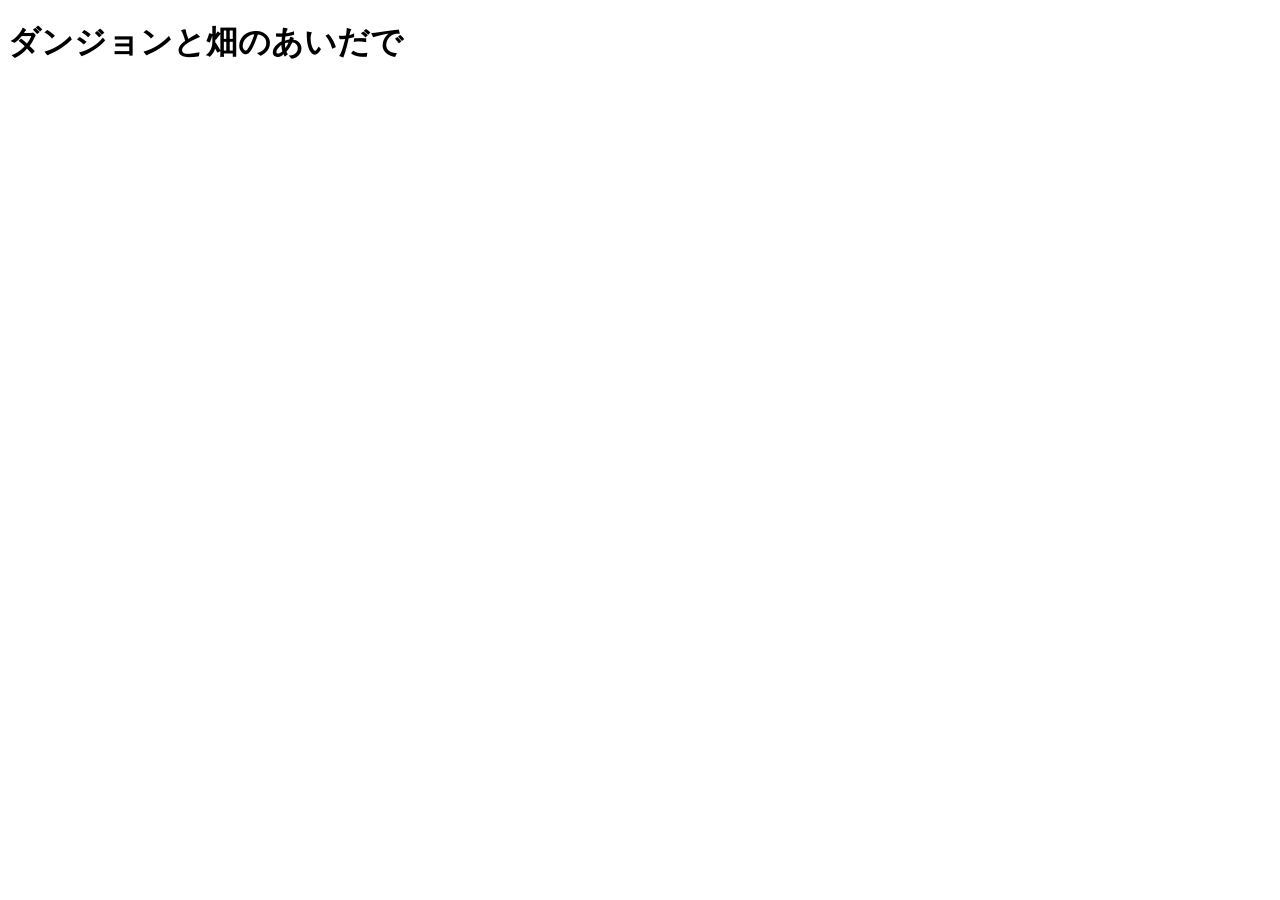
==== commit 07a88080: "index.html を作成" ====
--- a/docs/index.html
+++ b/docs/index.html
@@ -1,1015 +1,29 @@
 <!DOCTYPE html>
 <html lang="ja">
 <head>
-    <meta charset="UTF-8">
-    <meta name="viewport" content="width=device-width, initial-scale=1.0">
-    <title>ダンジョンと畑のあいだで</title>
-    <style>
-        :root {
-            --bg-color: #f9f9f9;
-            --text-color: #333;
-            --container-bg: #fff;
-            --border-color: #ddd;
-            --button-bg: #0066cc;
-            --button-text: #fff;
-        }
-        @media (prefers-color-scheme: dark) {
-            :root {
-                --bg-color: #1a1a1a;
-                --text-color: #dddddd;
-                --container-bg: #2d2d2d;
-                --border-color: #444;
-                --button-bg: #4d94ff;
-                --button-text: #1a1a1a;
-            }
-        }
-        body {
-            font-family: "Helvetica Neue", Arial, "Hiragino Kaku Gothic ProN", "Hiragino Sans", Meiryo, sans-serif;
-            line-height: 1.9;
-            background-color: var(--bg-color);
-            color: var(--text-color);
-            margin: 0;
-            padding: 20px;
-        }
-        .container {
-            max-width: 700px;
-            margin: 0 auto;
-            background: var(--container-bg);
-            padding: 40px;
-            border-radius: 8px;
-            box-shadow: 0 4px 6px rgba(0,0,0,0.05);
-        }
-        @media (max-width: 600px) {
-            body { padding: 10px; }
-            .container { padding: 20px; }
-        }
-        h1 { text-align: center; font-size: 1.8rem; margin-bottom: 10px; }
-        h2 { text-align: center; color: #666; font-size: 1.2rem; margin-bottom: 30px; }
-        @media (prefers-color-scheme: dark) { h2 { color: #aaa; } }
-        h3 { border-bottom: 2px solid var(--border-color); padding-bottom: 5px; margin-top: 20px; font-size: 1.4rem; text-align: center; }
-        p { margin-bottom: 1.5rem; text-align: justify; white-space: pre-wrap; }
-        
-        /* ページ切り替え用のスタイル */
-        .story-page { display: none; }
-        .story-page.active { display: block; }
-        
-        /* ナビゲーションボタン */
-        .nav-buttons { display: flex; justify-content: space-between; margin-top: 40px; padding-top: 20px; border-top: 1px solid var(--border-color); }
-        .nav-buttons button { background-color: var(--button-bg); color: var(--button-text); border: none; padding: 10px 20px; border-radius: 4px; font-size: 1rem; cursor: pointer; font-weight: bold; }
-        .nav-buttons button:disabled { background-color: var(--border-color); color: #999; cursor: not-allowed; }
-        .page-indicator { align-self: center; font-size: 0.9rem; color: #666; }
-        @media (prefers-color-scheme: dark) { .page-indicator { color: #aaa; } }
-    </style>
+  <meta charset="UTF-8">
+  <meta name="viewport" content="width=device-width, initial-scale=1.0">
+  <title>ダンジョンと畑のあいだで - エピソード一覧</title>
+  <link rel="stylesheet" href="css/style.css">
 </head>
-<body>
+<body class="list-page">
+  <div class="container">
+    <h1>ダンジョンと畑のあいだで</h1>
+    <ul id="story-list" class="story-list"></ul>
+  </div>
 
-<div class="container">
-    <h1>ダンジョンと畑のあいだで</h1>
-    <h2>第1章　地味な価値</h2>
-
-    <!-- 第1話 -->
-    <div class="story-page active" id="page-1">
-        <h3>第1話　麻袋の役割</h3>
-        <p>サク、サク、と。</p>
-        <p>湿った土を切り裂くように、クワの刃が穿つ。
-朝露がまだ葉先に白く残る、冷たい夜明けのことだった。</p>
-        <p>俺はクワを握りしめたまま、その手を止めて、遠くを見ていた。</p>
-        <p>フラックス村の東側に広がる &quot;麻畑&quot; は、この季節になると芽が膝丈ほどに伸びて、朝の光を受けて薄緑色に輝く。
-悪くない景色だとは思う。
-だが、どうしても俺の視線はその先へ向かってしまう。</p>
-        <p>畑の向こう。
-二つの丘を越えた先。
-ダンジョン都市 &quot;フェルド&quot; の方角だ。</p>
-        <p>「──手が止まっているぞ」</p>
-        <p>後ろから、低く重たい声が降ってきた。</p>
-        <p>俺は慌ててクワを振った。
-刃を土に食い込ませ、手首を返して起こす。
-湿った土が塊ごとめくれ上がり、雑草の根がちぎれる音がした。</p>
-        <p>「止まってない」</p>
-        <p>「五秒は止まっていた」</p>
-        <p>父のガレスは、自分の区画を淡々と耕しながら言った。
-振り返りもしない。
-背中だけでわかるのか、この人は。
-俺は少し悔しい気持ちで、土を掘り続ける。</p>
-        <p>「……だって今日、探索者が来る日だし」</p>
-        <p>「だから手が止まるのか」</p>
-        <p>「止まってない」</p>
-        <p>「五秒と十秒の違いだ」</p>
-        <p>俺は黙った。
-言い返せなかった。</p>
-        <p>クワの正しい使い方を父に叩き込まれたのは、去年の春だった。
-力任せに振り下ろすだけでは、土が締まって根が張りにくい。
-刃を斜めに入れて、手首で返して、土を横に広げるように起こす。
-それを、列を揃えてずっと繰り返す。
-単純な動作だが、一日やると背中と腕が悲鳴を上げる。</p>
-        <p>麻は &quot;気優しい作物&quot; だとガレスは言う。
-水はけが悪いとすぐ根が腐る。
-乾きすぎると茎が細くなって繊維が取れない。
-だから土の状態を毎朝確認して、畝の高さを整えて、草が競合しないうちに抜く。
-今朝みたいに露が多い日は、土が締まり始める前に、早めに起こしておかないといけない。</p>
-        <p>理屈はわかる。
-わかるのだが。</p>
-        <p>フラックス村にとって &quot;探索者&quot; は珍しい存在ではない。
-フェルドへ向かう街道が村の脇を通っているから、彼らはここを経由する。
-しかし、普段は個人か二人組で黙って通り過ぎていくだけで、俺が声をかける間もない。</p>
-        <p>今日は、違う。
-今日は六人組のパーティがフェルドダンジョンへ向かうと、昨日のうちに村長のドノヴァンから聞いていた。</p>
-        <p>彼らが来たのは、日が中天に差しかかる少し前だった。</p>
-        <p>俺は畑の端で水を飲んでいた。
-そこへ、街道の方から声と足音が近づいてきた。</p>
-        <p>六人。
-全員が革鎧か金属鎧を身につけている。
-先頭の男が剣の柄に手を置いてのんびり歩いていて、その後ろに槍を担いだ女と、大きな盾を背負った男が続く。
-残りの三人は、後方にかたまって何か話し合っていた。</p>
-        <p>俺の足が動いていた。</p>
-        <p>気づいたら畑の外に出て、街道のすぐそばに立っていた。</p>
-        <p>「──おい。見学か？」</p>
-        <p>先頭の男が気づいた。
-俺と同い年か、少し上くらいに見える。
-顔に傷がある。</p>
-        <p>「あ、えっと……フェルドダンジョン行くんですか」</p>
-        <p>「そうだ」</p>
-        <p>男は足を止めずに歩きながら答えた。
-腰に皮袋がいくつかぶら下がっている。
-そのうちの一つが、揺れるたびに怪しく、かすかに光った。</p>
-        <p>「それ、魔石ですか」</p>
-        <p>「昨日のだ。今日はホーンラビット狙いだから、もっと増える予定」</p>
-        <p>男はニヤリと笑うと、そのまま通り過ぎた。</p>
-        <p>俺は彼らが丘の向こうに消えるまで、その場に立ち尽くしていた。</p>
-        <p>剣。
-槍。
-盾。
-揺れる魔石袋。
-歩く速度が、普通の人と違う。
-地面を踏む音が、しっかりしている。</p>
-        <p>格格好良かった。
-全部が、格好良かった。</p>
-        <p>畑に戻ると、ガレスは何も言わなかった。
-ただ、俺の手からクワを確認するように一度見て、また自分の区画に目を戻した。</p>
-        <p>昼休憩は、麻畑の端、古い桑の木の根元で取る。</p>
-        <p>リシアが朝のうちに包んでくれたパンと干し肉を広げながら、俺は今日のパンが昨日より少し厚いことに気づいた。</p>
-        <p>「──今日、多くない？」</p>
-        <p>「今日は仕事が多いからな」</p>
-        <p>隣でガレスがパンをちぎった。</p>
-        <p>「よくわかるな」</p>
-        <p>「母さんはいつもわかる」</p>
-        <p>俺は当然のように言ったが、ガレスが少し目を細めた意味は、そのときはよくわからなかった。</p>
-        <p>リシアの料理は量より配分が正確だ。
-今日は畑を三区画耕す予定だと昨晩の話で出ていた。
-だから昼飯が増えていた。
-なにも言わずに、増えていた。</p>
-        <p>我慢できなくなったのは、干し肉を半分食べたあたりだった。</p>
-        <p>「……父さんは」</p>
-        <p>ガレスが顔を上げた。</p>
-        <p>「探索者になりたくなかったの？」</p>
-        <p>少し間があった。
-ガレスは残りのパンを一口食べて、ゆっくり噛んで、それから空を見た。</p>
-        <p>「──なりたかったさ」</p>
-        <p>俺は思わず背筋を伸ばした。
-父がこういうことを言うとは思っていなかった。
-今の父はどこからどう見ても &quot;ただの農家&quot; だ。
-朝早くから畑へ出て、土を耕して、種を撒いて、麻を育てる。
-探索者とは正反対の人間に見える。</p>
-        <p>「でも今は農家じゃないか」</p>
-        <p>「そうだな」</p>
-        <p>「なんで……」</p>
-        <p>「なんで農家をやってるかってことか」</p>
-        <p>「うん」</p>
-        <p>ガレスは木の根に背中を預けて、畑を見渡した。
-麻の葉が風に揺れている。</p>
-        <p>「探索者は飯だけじゃ生きられん」</p>
-        <p>俺は首をかしげた。</p>
-        <p>「ダンジョンでどれだけいい素材を取ってきても、それだけじゃ腹は膨れん。食う物を誰かが作らないといけない。パンが焼けるのは小麦があるからだ。小麦が育つのは誰かが畑を耕したからだ。お前が今日羨ましそうに見ていた探索者たちも、今頃うちの麻袋に入った干し肉を食ってるかもしれんな」</p>
-        <p>俺は返事ができなかった。
-そういう見方をしたことがなかった。</p>
-        <p>午後の作業は麻の畝立てだった。</p>
-        <p>畝は低すぎると水が溜まって根が腐る。
-高すぎると今度は乾燥に弱くなる。
-ガレスはクワの背を使って土を均しながら、高さを手のひらで確かめていた。</p>
-        <p>「やってみろ」</p>
-        <p>言われて俺は土を盛った。
-感覚でやると左右が歪む。</p>
-        <p>「高さがばらばらだ」</p>
-        <p>「どうすれば」</p>
-        <p>「畝の端から端まで、同じ力で同じ動きをする。考えながら振るな、体で覚えろ」</p>
-        <p>簡単に言うが、体で覚えるというのがどういうことか俺にはまだよくわからない。
-ガレスの畝を見ると、均一な幅で、どこを見ても同じ高さで、まるで定規で引いたようにまっすぐ続いている。</p>
-        <p>俺の畝は蛇行していた。</p>
-        <p>「麻は根が繊細だ」とガレスは言った。
-「畝が崩れると根が水を嫌がる。根が弱ると茎が細くなる。茎が細いと繊維が取れない。繊維が取れないと袋が作れない。袋がないと素材が運べない」</p>
-        <p>「それ、ダンジョンの話？」</p>
-        <p>「麻袋がないとダンジョン素材は運べんだろう」</p>
-        <p>俺は少し考えた。</p>
-        <p>「……つまり、うちの畑がないと探索者も困るってこと？」</p>
-        <p>「ようやくわかったか」</p>
-        <p>ガレスは笑わなかった。
-でも、声が少しだけ柔らかかった。</p>
-        <p>夕方近く、村長のドノヴァンが畑のそばを通りがかった。</p>
-        <p>ドノヴァンは六十近い年齢のはずだが、歩き方がしっかりしている。
-若い頃は探索者だったと村中の誰もが知っている。
-腰に下げた古びた剣は、今でも手入れが行き届いていた。</p>
-        <p>「ノア、今日の探索者を見たか」</p>
-        <p>「見ました。あの魔石袋、すごかったです」</p>
-        <p>「あいつらはフェルドで中堅どころだ。まあ腕は確かだよ。だが──」</p>
-        <p>ドノヴァンは柵に手をかけて、遠くを見た。</p>
-        <p>「帰ってこられてこその探索者だぞ」</p>
-        <p>笑顔のまま言っているのに、声だけが別人みたいに静かだった。</p>
-        <p>「……帰ってこられなかった人を、知っているんですか」</p>
-        <p>「たくさんな」</p>
-        <p>それだけ言って、ドノヴァンはまた笑り、歩いて行った。</p>
-        <p>夕食の席で、話題は来年のことになった。</p>
-        <p>リシアが麦粥をよそいながら言った。</p>
-        <p>「来年の春には、もうモノリスの儀ね」</p>
-        <p>「うん」</p>
-        <p>「楽しみ？」</p>
-        <p>「楽しみだけど……ちょっと怖い」</p>
-        <p>「怖い？」</p>
-        <p>「何をもらえるかわからないから」</p>
-        <p>リシアは椀を俺の前に置いて、それから自分の席に座った。
-何かを言いかけて、やめた。
-そのかわりに、俺の椀に干し葡萄を一粒だけ乗せた。</p>
-        <p>それだけだった。
-言葉はなかった。
-でも、なぜかそれがずっと心に残った。</p>
-        <p>食後、俺は庭に出て木剣を振った。</p>
-        <p>夕暮れが長い影を作っている。
-フェルドの方角の空がオレンジに染まっていた。
-あそこにダンジョンがある。モノリス神殿がある。来年の春、自分はあそこへ行く。</p>
-        <p>「武器をもらえたら、探索者になる」</p>
-        <p>言いながら振った。
-宣言のつもりだった。</p>
-        <p>ガレスは否定しなかった。
-しかし少し間を置いてから、こう言った。
-
-「なら、一年で畑仕事を覚えろ」</p>
-        <p>クワが止まった。</p>
-        <p>「え？」</p>
-        <p>「一人前に手伝えるようになれ」</p>
-        <p>「なんでだよ！」</p>
-        <p>思わず大きな声が出た。
-リシアが家の中から「うるさい」と言った。</p>
-        <p>俺は声を落として続けた。
-「探索者になるのに畑は関係ないだろ。剣の練習をした方がいい」</p>
-        <p>「剣も教える」</p>
-        <p>「じゃあ畑は？」</p>
-        <p>「両方やれ」</p>
-        <p>「なんで！」</p>
-        <p>ガレスは表情を変えなかった。
-「探索者はダンジョンだけで生きるんじゃない」</p>
-        <p>昼間と同じ声だった。
-「自分の暮らしを支えられる奴が強い。稼いだ金の使い方も知らず、食料の価値もわからず、それで誰かと組んで信頼されると思うか」</p>
-        <p>俺は口を閉じた。</p>
-        <p>「……農家になれってこと？」</p>
-        <p>「農家になれとは言ってない。自分の暮らしを知れと言ってる」</p>
-        <p>ガレスは縁側から立ち上がった。
-「一年後、儀式の前に俺が判断する。一人前の手伝いができるようになっていたら、探索者になることを認める」</p>
-        <p>そう言い残して家の中へ入った。</p>
-        <p>俺はしばらく庭に立っていた。
-木剣を持ったまま、フェルドの方角を見た。
-空はもうすっかり紫になって、一番星が出始めていた。
-ダンジョン都市の灯り、フェルドが遠くに霞んでいる。</p>
-        <p>クワを片付けようと倉庫へ向かった。
-引き戸を開けると、農具の並んだ棚の奥に、見慣れない木箱があった。</p>
-        <p>それ自体は前からあったかもしれない。
-だが今日は、箱の側面についた金具に夕陽が当たっていた。
-その光で、刻まれた文字が読めた。</p>
-        <p>『ガレス』</p>
-        <p>父の名前だった。</p>
-        <p>触れる前に手が止まった。</p>
-        <p>この家に来て十六年、俺はこの箱のことを一度も聞いたことがない。
-聞いていいのかも、わからない。</p>
-        <p>倉庫の引き戸をそっと閉めた。</p>
-        <p>庭に戻ると、クワを握ったまま、俺はもう一度フェルドの方角を見た。</p>
-        <p>（一年後、俺は探索者になる）</p>
-        <p>演でも。</p>
-        <p>（……その前に、父さんに聞かないといけないことがある）</p>
-        <p>手のひらに、今日一日クワを握り続けた赤みが残っていた。</p>
-        <p>遠くでガレスが笑う声がした。
-縁側にいつの間にか戻っていたガレスが、麦茶の入った器を持って、静かに笑っていた。</p>
-        <p>俺は少し照れくさくて、わざとクワを大きく振った。</p>
-        <p>夕暮れの畑に、土を起こす音が響いた。</p>
-    </div>
-
-    <!-- 第2話 -->
-    <div class="story-page" id="page-2">
-        <h3>第2話　手伝いと仕事</h3>
-        <p>キィ、と。</p>
-        <p>錆びついた金属の音が、静かな朝の空気に冷たく響いた。
-俺は倉庫の引き戸に手をかけたまま、そこで動きを止めていた。</p>
-        <p>奥にある、あの古い &quot;木箱&quot; のことが頭から離れなかった。</p>
-        <p>『ガレス』</p>
-        <p>そう刻まれた金具が、日の光を浴びて鈍く輝いている。
-開けたい。
-だが、勝手に見るのは俺のポリシーに反する。</p>
-        <p>俺は静かに手を離すと、畑へと足を向けた。</p>
-        <p>朝食は、リシアが焼いたパンだった。
-焼きたてをちぎると、白い湯気が立ち上る。
-今日のパンは、麦の配合が少し違う気がした。昨日より香ばしい。
-聞こうと思ったが、ガレスがもう食べ始めていたので、俺も黙って口に放り込んだ。</p>
-        <p>「──本当に、一年で認めてくれるのか？」</p>
-        <p>俺はパンを咀嚼しながら、対話の口火切った。</p>
-        <p>「やることをやればな」</p>
-        <p>ガレスはフラットに答える。</p>
-        <p>「……どうなったら一人前だ？」</p>
-        <p>リシアが台所から、静かに振り返った。
-ガレスは水を一口飲むと、</p>
-        <p>「畑を一人で任せられることだ」</p>
-        <p>「一人で……全部か？」</p>
-        <p>「そうだ。種まきから、収穫までな」</p>
-        <p>「一年で？」</p>
-        <p>「お前が思うより、早く覚えられる」</p>
-        <p>リシアが再び台所へ向き直った。
-その背中が、かすかに揺れて笑っているように見えた。
-（種まきから収穫まで一年で一人立ち。普通なら無理難題だ。でも、んまぁー、毎日土を見ていれば、意外と早く覚えられる気がするんだけどね。俺、こういうの嫌いじゃないし。全然やれる気がする！）</p>
-        <p>サク、と。</p>
-        <p>土を少し緩めてから、根元を狙って雑草を引き抜く。
-根こそぎ抜く。
-それが、俺が昨日学んだ &quot;草取り&quot; のメソッド（最適解）だった。</p>
-        <p>「──今日の作業を説明してみろ」</p>
-        <p>ガレスが、淡々と草を抜きながら割り込んできた。
-振り返りもしない。</p>
-        <p>「草取りだろ」</p>
-        <p>「それだけか」</p>
-        <p>「……午後は？」</p>
-        <p>「俺が聞いているのは、お前が自分の頭で次に必要なタスクを考えているかどうかだ」</p>
-        <p>ガレスは草を一本、根元からきれいに引き抜くと、土を払って放り投げた。</p>
-        <p>「手伝いと、仕事は違う。手伝いは言われたことをやる。仕事は次に何が必要かを自分で考える」</p>
-        <p>俺は黙って草を抜き続けた。
-（言われたことだけをやるのはただの手伝い。次に何が必要かを自分で考える……。地味だけど、すごく筋が通っている気がする！）</p>
-        <p>「じゃあ、今日の午後は何をするんだ？」</p>
-        <p>「草取りが終わったら麦の間引きだ。間引いた株は堆肥にする。夕方に水を撒く。明日の朝、土の状態を確認する」</p>
-        <p>「それを全部、俺が一人でできるようにならないといけないのか」</p>
-        <p>「一年でな」</p>
-        <p>長い、とは思わなかった。
-むしろ、短い気がした。</p>
-        <p>「おい、ノア」</p>
-        <p>昼前、柵の向こうから声をかけてきたのはレオだった。
-鍛冶屋の息子。
-手には木剣を握っている。
-肩には汗の跡。朝から素振りをしていたらしい。</p>
-        <p>「今日は休みか？」</p>
-        <p>「休みじゃない。お前が来ただけだ」</p>
-        <p>「昼はどうする」</p>
-        <p>「食ったら午後も畑」</p>
-        <p>レオは驚いてから、ニヤリと笑った。</p>
-        <p>「父さんに鍛えられてるのか」</p>
-        <p>「そういうことになる」</p>
-        <p>「俺は午前中ずっと素振りした。三百回」</p>
-        <p>「多いな」</p>
-        <p>「モノリスまで一年だぞ」</p>
-        <p>その言葉で、俺の胸の中に何かが戻ってきた。</p>
-        <p>「わかってる」</p>
-        <p>「お前は、何が欲しい？」</p>
-        <p>「──剣だ」</p>
-        <p>「俺も剣。絶対武器系にしてやる」</p>
-        <p>「俺も」</p>
-        <p>俺たちは柵を挟んで、小さく笑い合った。</p>
-        <p>「昼飯にするぞ」</p>
-        <p>遠くから、ガレスの声が聞こえた。</p>
-        <p>「また夕方来る」</p>
-        <p>レオは木剣を肩に担いで、帰っていった。</p>
-        <p>夕方になった。
-草取りも間引きも終わって、水撒きもほぼ済んだ。
-俺が道具を倉庫に戻そうとした時、ガレスが木剣を二本持って庭に出てきた。</p>
-        <p>俺は道具を下ろした。
-一本を放られた。受け取った。
-握ると、手のひらに馴染んだ。</p>
-        <p>「──構えろ」</p>
-        <p>ガレスが言った。
-俺は木剣を前に突き出した。</p>
-        <p>パァン、と。</p>
-        <p>乾いた音が響き、俺の &quot;木剣&quot; が宙を舞った。
-気づいたときには、庭の土の上に転がっていた。
-何が起きたのか、俺の視覚（カメラ）では捉えられなかった。</p>
-        <p>「──もう一度」</p>
-        <p>ガレスの声には、感情の起伏が一切ない。
-俺は木剣を拾い、構え直した。</p>
-        <p>パァン。</p>
-        <p>今度は少し見えた。
-手首のわずかな動き、刃の角度の変更。それだけで、俺の木剣は弾かれた。</p>
-        <p>「もう一度」</p>
-        <p>「もう一度」</p>
-        <p>「もう一度」</p>
-        <p>十回目に木剣が飛んだとき、俺は拾うのを諦めて、土の上に座り込んだ。
-（いやいや速すぎる。父さんのクワの使い方、完全にただの農家の域を超えてるだろ！）</p>
-        <p>「ずるい！ なぜ農家がそんなに強い？」</p>
-        <p>「遅い」</p>
-        <p>「速すぎる！」</p>
-        <p>「違う。速いのではない。お前は俺の動き（入力予兆）を全く見ていない」</p>
-        <p>（お、なるほど。速さじゃなくて、相手の動きの『予兆』を見る。これも、すごく筋が通っている！）
-ノアは転がった木剣を見つめた。
-十回とも、何が起きたか最後まで理解できなかったが、父は、本当にただの農家ではないらしい。</p>
-        <p>夕食の粥を食べる俺の顔は、酷く不機嫌だった。
-リシアが煮た豆と、薄く切った干し肉を炒めたものが、今日の麦粥の上に乗っている。
-うまいのに、箸が進まない。</p>
-        <p>「負けたの？」</p>
-        <p>リシアが、おかしそうに聞いた。</p>
-        <p>「勝てるわけない」</p>
-        <p>「何回やったの」</p>
-        <p>「十回」</p>
-        <p>「何回勝った？」</p>
-        <p>「ゼロ」</p>
-        <p>リシアが声を上げて笑った。</p>
-        <p>「ガレスに勝とうなんて、十年早いわよ」</p>
-        <p>「なんで母さんまで知ってるんだよ」</p>
-        <p>「見ればわかるもの」</p>
-        <p>「でも、ただの農家じゃないか。なんでそんなに強いんだ？」</p>
-        <p>リシアは笑うのをやめて、少しだけ目を細めた。</p>
-        <p>「──昔から、強かったもの」</p>
-        <p>声の温度が、少しだけ変わった。
-懐かしむような、だが何かを優しく閉じ込めるような、不思議な声だった。
-ガレスは何も言わずに麦粥を食べていた。</p>
-        <p>食後。
-ガレスが縁側で茶を飲んでいるのを見計らい、俺は距離を詰めた。</p>
-        <p>「──倉庫の箱って、何だ？」</p>
-        <p>ガレスの手が、ぴたりと止まった。
-台所から聞こえていた水の音も、一瞬、途絶えた。</p>
-        <p>「見たのか」</p>
-        <p>「名前が見えただけだ。中身は開けていない」</p>
-        <p>沈黙（ディレイ）が走った。
-縁側の外で、虫が静かに鳴いていた。</p>
-        <p>「……今はまだ早い」</p>
-        <p>「父さんは、探索者だったのか？」</p>
-        <p>もう一度、重たい沈黙。
-ガレスは静かに茶を飲み干すと、</p>
-        <p>「──そうだ」</p>
-        <p>それだけを答えた。
-それ以上は、何も言わなかった。
-俺も、それ以上は聞けなかった。
-（なるほど、今は教えてくれないか。まあ、焦らなくてもいつかは話してくれるだろうし、いいけどね）</p>
-        <p>寝床に入っても、なかなか眠れなかった。
-天井を見つめ、脳内で疑問を繰り返す。
-父は探索者だった。
-なぜ農家になった。なぜ辞めた。箱の中には何がある。あの強さはどこで身につけた。
-武器家系の出身だと母から聞いたことがある。でも武器を得られなかったと。
-それだけじゃない気がした。もっと何かがある。
-わからない。
-でも一つだけ、確かなことがあった。
-父は、自分が思っていたよりずっと凄い人だった。
-俺はそのことを考えながら、いつの間にか眠った。</p>
-        <p>家の中が静まり返ったあと、縁側にガレスとリシアが並んで座っていた。
-月が、畑を青白く染めている。</p>
-        <p>「──話さなくていいの？」</p>
-        <p>「まだ早い。まずは自分の足で立てるようになってからだ」</p>
-        <p>月明かりの畑に、夜風が静かに通っていった。</p>
-    </div>
-
-    <!-- 第3話 -->
-    <div class="story-page" id="page-3">
-        <h3>第3話　道具を見る目</h3>
-        <p>朝の空気は、まだ冷たかった。
-俺は庭に出て &quot;木剣&quot; を握り、気合を入れて振った。</p>
-        <p>ビュン、と。</p>
-        <p>乾いた風切り音が、静かな庭に響く。
-昨日、十回負けた。
-だが、今日は違う。
-「お前は俺の動きを見ていない」
-父さんに言われたその言葉を、布団の中で何度も反省したのだ。
-見ていなかったなら、今日はちゃんと見る。
-動きを目で追って、弾かれる前に対応して見せる。</p>
-        <p>ガレスが、庭に出てきた。</p>
-        <p>（──よし、来い！）
-身構える俺の予想に反して、父さんは木剣を持っていなかった。
-手ぶらだ。
-どういうことだ、と俺が構えたまま待った、その刹那。</p>
-        <p>スッ、と。</p>
-        <p>風が通るような滑らかさで、父さんの手が伸びてきた。
-気づいたときには、俺の手から木剣が消えていた。</p>
-        <p>「あ、」</p>
-        <p>抵抗する間もなかった。
-何が起きたのかすら、わからない。
-ガレスはその木剣を、手の中でくるり、と回した。
-刃を上にして、柄を下にして、重心を確かめるようにぴたりと止める。</p>
-        <p>「この剣の重さは？」</p>
-        <p>「……え？」</p>
-        <p>「重心はどこだ」</p>
-        <p>「わからない」</p>
-        <p>「長さは」</p>
-        <p>「わからない」</p>
-        <p>（いやいや、考えたこともないって！ 毎日振ってるんだから、振れればそれで良くないか……！？）</p>
-        <p>ガレスは、あ然とする俺に木剣を突き返した。</p>
-        <p>「お前は毎日振っているのに、何も見ていない」</p>
-        <p>「……振れれば、いいだろ」</p>
-        <p>「だから昨日十回負けた」</p>
-        <p>俺は口を閉じた。
-言い返す言葉が、なかった。</p>
-        <p>午前の作業は麻畑の管理だった。
-草取りでも畝立てでもなかった。
-ガレスは畑の端から歩き始めて、麻の株を一本一本、手で触りながら見ていった。
-俺はその後ろを、黙ってついて歩いた。</p>
-        <p>やがてガレスが一本の株の前で止まった。隣の株との間隔が少し狭い。</p>
-        <p>「これは残す」</p>
-        <p>次の株。少し離れたところにある、背丈の低いもの。</p>
-        <p>「これは抜く」</p>
-        <p>俺には違いがわからなかった。どちらも同じ麻に見えた。</p>
-        <p>「なんで？」</p>
-        <p>「見ろ」</p>
-        <p>ガレスは抜く方の株の根元を指さした。
-「茎が細い。葉の色が薄い。これは競合に負けている。残しても繊維が取れない」</p>
-        <p>次に、残す方を指さした。
-「こちらは茎が太い。葉の色が濃い。根の張り方も違う。引っ張ってみろ」</p>
-        <p>俺は残す方の株の根元を軽く引いた。
-びくともしなかった。</p>
-        <p>「次、抜く方を」</p>
-        <p>引いたら、少しだけ動いた。
-土の中での根の広がり方が、全く違う。</p>
-        <p>「見れば違うだろ」</p>
-        <p>「……言われれば」</p>
-        <p>「言われなくてもわかるようになれ」</p>
-        <p>ガレスは先へ歩いていった。
-俺はその背中を追いながら、今まで何何十回と歩いてきた畑なのに、一度も株を一本ずつ見たことがなかった、と気づいた。
-俺は畑全体を見ていた。
-いや、何も見ていなかったのだ。
-（畑全体を、ただの『緑の塊』として見てたんだな、俺。いや……何も見てなかったんだ）
-一本一本は、全部、違っていた。</p>
-        <p>「おい、ノア」</p>
-        <p>昼休憩、畑の端の草の上に座っていると、レオが歩いてきた。
-鍛冶場の手伝い帰りらしく、革の前掛けをまだつけている。
-手に木剣を持っている。</p>
-        <p>「午前中は何してたんだ？」</p>
-        <p>「麻を見てた」</p>
-        <p>（……いや、そんな怪訝そうな顔をするな。俺だって好んで麻を一本ずつストーキングしてたわけじゃない）</p>
-        <p>レオは首をかしげて、変な顔をした。
-俺は草の上にしゃがみこみ、今朝のことを思い出していた。</p>
-        <p>「お前、自分の剣の重さ知ってるか？」</p>
-        <p>「知らない」</p>
-        <p>「重心はどこかとか」</p>
-        <p>「考えたことない。なんで？」</p>
-        <p>「父さんに聞かれて答えられなかった。毎日握っているのに、何も見ていなかったんだなと思ってな」</p>
-        <p>ノアが自分の木剣を持ち上げて、レオが自分のを持ち上げた。</p>
-        <p>「なんか違う気がする」</p>
-        <p>そう言ったのはレオだった。
-二人の木剣を交換してみた。</p>
-        <p>（……重い。なんだこれ、ずっしりくる）</p>
-        <p>「そっちの方が軽いな」</p>
-        <p>レオの木剣は、鍛冶場にあった端材で父のボルグが作ったものだった。
-使っている木材が違う。
-ノアのより密度がある分、少し重い。
-それだけで、振り方がまったく変わる。</p>
-        <p>「全全然違うな」</p>
-        <p>「考えたことなかった」</p>
-        <p>二人でしばらく、無言で手元の木剣を見つめた。
-毎日握っているのに、初めてちゃんと見た気がした。</p>
-        <p>午後は、倉庫での仕事だった。
-収穫前の麻束を整理し、品質ごとに分ける。
-良い麻と悪い麻を見分けて束ねる。良い麻は繊維が長く、色が均一、触ったときの張りが違う。</p>
-        <p>ガレスが二束を並べる。</p>
-        <p>「どっちが良い麻だ」</p>
-        <p>同じに見える。</p>
-        <p>「右」</p>
-        <p>「違う」</p>
-        <p>もう一度見る。繊維の方向、色の微妙な差。</p>
-        <p>「左」</p>
-        <p>「正解だ」</p>
-        <p>三束目と四束目。また間違える。
-五束目と六束目、また間違える。</p>
-        <p>七束目と八束目でようやく正解。</p>
-        <p>「なぜわかった」</p>
-        <p>「色が違う気がした」</p>
-        <p>「気がしたか、それとも違うのか」</p>
-        <p>「……違った」</p>
-        <p>「なぜ違うとわかった」</p>
-        <p>「さっきの正解と似てた」</p>
-        <p>ガレスがうなずく。</p>
-        <p>「それが見る目だ。正解を積み重ねると、違いがわかるようになる」</p>
-        <p>「でも最初の二束はわからなかった」</p>
-        <p>「だから見る目は一日じゃ育たん」</p>
-        <p>俺は束ねかけた麻を持ったまま、倉庫の薄暗い空気の中でそれを見つめた。
-繊維の方向。色の均一さ。触ったときの感触。
-言われれば、確かに違う。
-（言われなければ、俺はずっと『ただの麻の束』だと思い込んでいただろうな……。見る目、育てるか）</p>
-        <p>夕方にドノヴァンが来た。
-見回りのついでだと言ってお茶を飲んでいる。</p>
-        <p>「今日はどうだった？」</p>
-        <p>「──ずっと、見ろ見ろばっかり言われますよ」</p>
-        <p>ドノヴァンは、おかしそうに笑った。</p>
-        <p>「ガレスらしいな」</p>
-        <p>「父さんのこと、若い頃から知ってるんですか？」</p>
-        <p>「この村に長く住んでいれば、誰でも知るよ」</p>
-        <p>「……若い頃から、そんなに見ろばっかり言う人だったんですか？」</p>
-        <p>「若い頃から、そういう奴だったよ」</p>
-        <p>ドノヴァンは、畑の向こうを見やりながら言った。
-どこか、遠い場所を見つめる目だった。</p>
-        <p>「探索者だった頃も、ですか？」</p>
-        <p>「──特にな」</p>
-        <p>（特にな、って絶対に何か隠してるだろそれ……。何なんだよ、父さんの過去……）</p>
-        <p>ドノヴァンはそれだけ言うと、話を変えた。
-麻畑の出来を褒め、来週の天気の話をして、帰っていった。
-その短い返事が、妙に頭に残った。
-探索者だった頃、あの父さんはいったい、何を見ていたのだろう。</p>
-        <p>夜。
-使った農具を片付けに、倉庫へ向かった。
-クワを壁の定位置に立てかけ、土を払う。
-その最中、俺の目は、自然と部屋の隅へと向いていた。</p>
-        <p>例の &quot;木箱&quot; だ。</p>
-        <p>昨日も、一昨日も、見るたびに引き戸を閉めて逃げた。
-だが、今日は自然と近づき、その正面にしゃがみ込んでいた。</p>
-        <p>見た。
-今日は、昨日とは違う目で、じっと見つめた。</p>
-        <p>金具の表面に走る、無数の細かい擦れ傷。角の丸み。
-蓋の合わせ目に沿って、薄く走る補修の跡。一度割れたか、ヒビが入ったのを、丁寧に直した跡だ。
-木の色が、箱の中央と端で微妙に違う。日焼けの差。
-長い時間、蓋を開けた状態でどこかに置かれていた証拠だ。
-持ち手の革が、中央だけ色が変わっている。そこだけ、何度も、何度も握られた跡。</p>
-        <p>古い。
-信じられないくらい、古い。
-何度も使われ、大切にされ、どこかへ持ち運ばれていた。</p>
-        <p>（昨日はただの不気味な箱だった。でも……今日は全然違って見える。これ、父さんがずっと大事にしてきた箱だ）</p>
-        <p>「……父さん、この箱をずっと使ってたんだな」</p>
-        <p>声に出すと、薄暗い倉庫の空気に静かに吸い込まれた。
-中身は、まだわからない。
-端でも、昨日より少しだけ、あの箱の主（ガレス）に近づけた気がした。</p>
-        <p>寝床に入っても、俺はその言葉を脳内で何度も繰り返していた。
-眠りにつくまで、ずっと、その意味を考えていた。</p>
-    </div>
-
-    <!-- 第4話 -->
-    <div class="story-page" id="page-4">
-        <h3>第4話　帰ってくるために</h3>
-        <p>朝の稽古が始まる前。
-俺は、昨夜ずっと考えていたことを思い出していた。
-「自分が見ていないものを知っている奴」──。
-見えていなくても、何かが起きる予兆に気づける奴、ということか。
-（……よし。父さんの動きを全部目で追うのが無理なら、動く『瞬間』を全力で見てやる！）</p>
-        <p>俺は &quot;木剣&quot; を構えた。</p>
-        <p>ガレスが、鋭く踏み込んできた。</p>
-        <p>ビュン、と。</p>
-        <p>空気を切り裂く音が聞こえた。
-だが、今度は動きが見えた。
-父さんの肩が、ほんの少しだけ前に出た。それが、動く合図だ。
-俺は弾かれる前に、一歩、後ろに引いた。</p>
-        <p>木剣は、飛ばなかった。</p>
-        <p>（──よし！ 弾かれなかった！）
-心の中で快哉を叫んだのも束の間、次の一手であっさりと弾き飛ばされた。
-（うわ、やっぱり駄目か。そんなに甘くはないな）</p>
-        <p>もう一度。</p>
-        <p>今度は肩ではない。
-ガレスの目線が変わった。
-そこを凝視していたら、父の足が一瞬止まった。
-（隙あり！）
-一瞬の隙を突こうと踏み込んだが、手首の角度を滑らかに変えられて、やはり木剣を弾かれた。</p>
-        <p>三回目。
-今度は、何が起きたのかすらわからないまま負けた。</p>
-        <p>それでも、ガレスが木剣を下げた。</p>
-        <p>「少しは、見ているな」</p>
-        <p>短い言葉だった。
-（よし。褒められたのかは微妙だけど、二日前の十連敗よりは前に進んでいる）
-俺は、少しだけ嬉しかった。</p>
-        <p>午前の仕事は、水路の点検だった。
-フラックス村の畑には、幾筋もの用水路が張り巡らされている。
-春先に融雪水を引いて、夏は雨水を流し、秋には水を切る。
-その &quot;水路の土手&quot; を、ガレスは季節ごとに確認して回る。
-俺はその後ろを歩きながら、麻の様子を見ていた。昨日より少し色が濃い気がする。</p>
-        <p>ガレスが、一か所で足を止めた。
-外から見る限り、何ともない。草も普通に生えている。</p>
-        <p>「まだ使えるだろ。どこかおかしいのか？」</p>
-        <p>ガレスは何も言わずにしゃがみ込み、スコップで土手を掘り起こした。</p>
-        <p>中が、崩れ始めていた。</p>
-        <p>土の色が変わっている。
-水が染み込んで、内側から柔らかくなっていた。
-表面の薄い皮一枚だけが形を保っている状態だ。
-あと一ヶ月もすれば、水圧に負けて間違いなく土手が決壊する。</p>
-        <p>「壊れてから直すのは遅い」</p>
-        <p>ガレスは、スコップで内部をさらに掘り進めた。</p>
-        <p>「壊れる前に気付け」</p>
-        <p>（……いや、内側が崩れてるなんて、外から見ただけじゃ絶対にわからないだろ！）
-俺は作業を見つめながら、たまらず聞いた。</p>
-        <p>「どこで気づいたんだ？」</p>
-        <p>「土手の傾きが変わっていた」</p>
-        <p>「どこが？」</p>
-        <p>「ここの草が、去年より外に傾いている。内側が柔らかくなると、重みで少し外へ押される」</p>
-        <p>言われてみれば、確かに傾いていた。
-（……言われなければ、ただの草だ。こんなの、誰も気づかないって）
-昨日、父さんが言っていた言葉が、脳裏をよぎる。
-「見る目は一日じゃ育たん」
-毎日見続けているから、去年とのほんのわずかな違いがわかる。
-違いがわかるから、壊れる前に気づける。</p>
-        <p>俺はガレスからスコップを受け取ると、一緒に土手を掘り直した。</p>
-        <p>昼休憩。
-いつものようにドノヴァンがやってきて、リシアが出してくれた冷たい麦茶を飲んでいる。</p>
-        <p>「──父さんって、探索者だったんだよな。強かったのか？」</p>
-        <p>俺はずっと気になっていたことを、思い切って聞いてみた。
-ドノヴァンは少し笑い、間を置いて、</p>
-        <p>「さてな。強い奴はいくらでもいたから、それで言えば、上には上がいたよ」</p>
-        <p>「じゃあ、なんで有名だったんだ？」</p>
-        <p>「慎重だったんだ、あいつは。無茶をしなかった。それだけで、ずいぶん違う」</p>
-        <p>（実利を追求する探索者にしては、地味すぎる理由だな）</p>
-        <p>「親父、慎重って……それだけで、有名になるのか？」</p>
-        <p>「それだけが、一番難しいんだよ」</p>
-        <p>ドノヴァンは麦茶を一口飲むと、少し遠い目をした。</p>
-        <p>「若い探索者というのはな、とにかく準備を面倒がる。水袋に水を満たすのを忘れる。ロープの傷みを確認しない。松明の予備を持たない。帰りの食料を計算しない。若いうちは、みんなそういうことをやりがちだ」</p>
-        <p>俺は、黙ってドノヴァンの言葉を聞いていた。</p>
-        <p>「わしが若い頃、一緒に組んだ奴で、水袋を確認しなかった男がいた。深層で水が切れてな。熱で頭がやられて、撤退するのに仲間が三人がかりで担いで帰った。運が良かっただけだ」</p>
-        <p>「それは……」</p>
-        <p>「ロープを毎回確認しなかった奴は、途中で落ちた。命は助かったが、足がやられて探索者は続けられなくなった。仲間の装備を誰も確認しなかったパーティは、一人が帰ってこなかった」</p>
-        <p>ドノヴァンの声は淡々していた。
-怪談でもしているような声ではなかった。
-ただ、事実を事実として並べている。それが、かえって重かった。</p>
-        <p>「そんな中でな」と、ドノヴァンが笑った。
-「ガレスは、うるさかった」</p>
-        <p>「うるさい？」</p>
-        <p>「ダンジョンに入る前に、必ず言って回るんだよ。水袋を確認したか。靴紐は結んだか。松明は予備を持ったか。帰りの食料はあるか。ロープは傷んでないか。毎回だ。一度も欠かさない」</p>
-        <p>（……地味だ。想像以上に、地味だ。若い頃の父さんが、みんなに煙たがられている姿が簡単に目に浮かぶな）</p>
-        <p>「若い頃のお前のお父さんも、同じこと言われてたよ。うるさい、細かい、格好悪い、ってな」</p>
-        <p>ドノヴァンは声を上げて笑った。</p>
-        <p>「続けてたのか」</p>
-        <p>「続けてた。嫌がられても毎回だ」</p>
-        <p>笑いを収めると、ドノヴァンはまた少し遠くを見た。</p>
-        <p>「目立つ奴はたくさんいた。剣が速い奴、魔力が多い奴、体が大きい奴。そういう奴らがいくらでもいたよ」</p>
-        <p>一度、言葉が切れた。</p>
-        <p>「──でも、帰ってこられなかった」</p>
-        <p>俺は、何も言わなかった。</p>
-        <p>「ガレスは帰ってきた。何度もな。だから、あいつは覚えられてるんだ。強かったかどうかより、そっちの方がずっと大事だった」</p>
-        <p>「帰ってこられてこそ探索者だぞ」
-一昨日、ドノヴァンが笑いながら言った言葉が、ようやく俺の中で繋がった。
-帰ってこられなかった大勢の人を知っていて、それでもガレスが帰り続けたことを知っていて、ドノヴァンはあの言葉を言ったのだ。</p>
-        <p>夕方の稽古は、少しだけ長く続いた。</p>
-        <p>一手。
-二手。
-三手。</p>
-        <p>三手目で、ようやく弾かれた。昨日までは一手で終わっていた。
-ガレスが、木剣を下げた。</p>
-        <p>「なぜ今日は長く持った」</p>
-        <p>「父さんを見てたから」</p>
-        <p>「どこを見た」</p>
-        <p>「肩と、目線」</p>
-        <p>「それだけか」</p>
-        <p>「それだけでも、少しわかった」</p>
-        <p>ガレスはうなずいた。それだけだった。
-（褒めもしないし叱りもしない。まあ、父さんらしいや。でも、俺にはそれで十分だ）</p>
-        <p>夕食の後、農具を倉庫に片付けに行った。
-クワを壁に立てかけ、振り返ったとき、あの &quot;木箱&quot; が目に入った。</p>
-        <p>俺は、静かにしゃがみ込んだ。
-今日は、昨日とはまったく違う目で、それを見た。</p>
-        <p>金具の擦れ。補修の跡。持ち手の摩耗。
-すべて、意味が違って見えた。
-（強かった探索者の箱じゃない。これは……生き残った探索者の箱だ）
-水袋を確認し、ロープを確認し、仲間に声をかけ、毎回、泥臭く生きて帰ってきた人間の箱。
-俺は箱を開けなかった。
-まだ開ける資格はない。でも、昨日よりずっと、近くに感じた。</p>
-        <p>倉庫を出ると、空気が冷たかった。
-フェルドの方角の空に、街の灯りが遠く滲んでいる。</p>
-        <p>ザ、と。</p>
-        <p>背後から、足音が聞こえた。</p>
-        <p>「ドノヴァンから何を聞いた」</p>
-        <p>ガレスだった。</p>
-        <p>「父さんは、準備ばっかりしてたって」</p>
-        <p>沈黙が走った。
-夜の風が、畑を静かに撫でていく。</p>
-        <p>「生き残る方が難しい」</p>
-        <p>俺は木剣を握りしめたまま、フェルドの方角を見た。
-魔石袋を揺らし、颯爽と歩いていた探索者たちを思い出す。
-（あいつらは……今日、ちゃんと帰ってきただろうか）</p>
-        <p>「……そうかもしれない」</p>
-        <p>俺が呟くと、ガレスは何も言わなかった。
-ただ、隣に並んで立ち、同じ方角の夜空を静かに見つめていた。</p>
-        <p>俺は、木剣を握る手に力を込めた。</p>
-        <p>剣が速くて、大量の魔石を持って帰る強い探索者になりたかった。
-外部の華やかさばかりを見ていた。
-実りのない憧れだった。
-だが、今日は違った。
-（俺は……帰ってくる探索者になりたい）
-本当に強いのは、生きて帰る奴だ。</p>
-        <p>二人でしばらく、暗い夜のフェルドを見つめていた。</p>
-    </div>
-
-    <!-- 第5話 -->
-    <div class="story-page" id="page-5">
-        <h3>第5話　初めてのフェルド</h3>
-        <p>ギュッ、と。</p>
-        <p>太いロープがうなりを上げて、麻袋を締め上げた。
-朝の冷たい空気の中、父さんは手際よく荷車に荷物を積んでいた。</p>
-        <p>麻袋が六つ。
-ロープの束が二つ。
-それと、母さんが頼んだ何かが包みになって一つ。</p>
-        <p>俺はその作業を手伝いながら、興奮を顔に出さないようにしていた。
-（……いや、絶対顔に出てたと思うけどねっ。なにせ、初めてのフェルドだ）</p>
-        <p>「──父さん、本当に連れてってくれるんだな」</p>
-        <p>「ああ。荷物運びも仕事だ」</p>
-        <p>荷物運びでも何でもよかった。
-あのフェルドへ行けるなら、それだけで十分だ。</p>
-        <p>玄関から、リシアが出てきた。</p>
-        <p>「浮かれて怪我しないでよ」</p>
-        <p>「子供じゃないって」</p>
-        <p>「そういうことを言う時が、一番危ないのよ」</p>
-        <p>父さんが荷車の縄を結びながら、かすかに笑った。
-俺は聞こえなかったふりをして、荷車を引く父さんの隣を歩き出した。</p>
-        <p>村を出ると、街道はすぐに広くなった。</p>
-        <p>普段は村の中だけを歩いているから気づかなかった。
-フェルドへ向かう道は、思ったより人が多い。
-歩いている人間だけじゃない。
-たくさんの荷車が行き交っている。</p>
-        <p>（一台、二台……いや、多すぎて数え切れないな）</p>
-        <p>「みんなフェルドに行くのか？」</p>
-        <p>「ああ。村の作物も、人も、物も、大体はフェルドを通る」</p>
-        <p>「うちの麻も？」</p>
-        <p>「今日、卸しに行く」</p>
-        <p>街道の脇では、小麦の袋を積んだ荷車の御者が、馬の足を確認している。
-その先では、木材を束ねた荷車が丘の上り坂をゆっくりと登っていた。
-どこから来たのかも知らない村の人たちが、同じ方角へ向かって歩いている。</p>
-        <p>俺は、ずっとフラックス村が世界の中心だと思っていた。
-だが、そうではなかった。
-この村も、この街道の一部に過ぎないのだ。</p>
-        <p>丘を二つ越えたとき、それが見えた。
-俺は、思わず足を止めた。</p>
-        <p>灰色。
-石を積み上げた、巨大な壁。
-視界の端から端まで、どこまでも続いている。
-高さは、村の倉庫の三倍か、四倍か。
-壁の上には、見張り塔が等間隔に並んでいる。
-城壁の手前に人の長い列ができていて、多くの荷車が並んでいた。
-城門から中へ入る人間が、蟻のように細かく動いている。</p>
-        <p>「でか……」</p>
-        <p>自分でも気づかないうちに、声が漏れていた。</p>
-        <p>「──行くぞ」</p>
-        <p>父さんが、荷車を引いて歩き始めた。
-俺は慌ててその後ろを追った。
-城壁が近づくにつれて、人の声、荷車の軋む音、何かが焼ける匂いが混ざり合ってくる。</p>
-        <p>城門をくぐった瞬間、世界の音が変わった。</p>
-        <p>市場は、城門を入ってすぐの広場に広がっていた。</p>
-        <p>だだっ広い空間に、人、人、人。
-フラックス村の全員を集めたとしても、目の前の一角にしか収まらない。
-怒鳴り声。
-笑い声。
-あちこちで交わされる、値段の交渉。
-それらが、全部一度に耳に飛び込んできた。</p>
-        <p>「こんなに人がいるのか」</p>
-        <p>「フェルドは、これが普通だ」</p>
-        <p>父さんは、荷車を引いて迷いなく進んでいく。
-俺は、首を左右に振り回しながら歩く。
-野菜。
-果物。
-色とりどりの布。
-陶器。
-乾燥した薬草。
-見たこともない赤い粉。
-カゴの中で鳴く、生きた鶏。</p>
-        <p>探索者を探した。
-（──どこだ？ 格好いい武器を持った奴らはいないのか？）
-いなかった。
-いや、いるのかもしれないが、まったく目立たなかった。
-目につくのは、商人と、農民と、職人ばかり。
-荷を運ぶ男たち、値段を交渉する女たち、走り回る子供。</p>
-        <p>「探索者は……？」</p>
-        <p>「いる。だが、街を動かしているのは探索者だけじゃない」</p>
-        <p>荷物を卸したのは、市場の奥にある大きな倉庫だった。</p>
-        <p>担当の男が、父さんを見て顔をほころばせた。
-「ガレス、今回も助かったよ。品が安定してるから、うちとしても卸してもらいやすい」</p>
-        <p>「そっちも、予定通り受け取ってくれて助かる。来月も、同じ量で頼めるか」</p>
-        <p>「ああ、問題ない。むしろ、麻袋はもう少し増やしてもらえると嬉しいくらいだ」</p>
-        <p>「考えてみる」</p>
-        <p>担当の男が麻袋とロープを確認し、紙に何か書いて渡した。
-父さんはそれを受け取り、俺の方を向いた。</p>
-        <p>「見て回るか」</p>
-        <p>「いいのか」</p>
-        <p>「一刻だけだ」</p>
-        <p>俺は、走り出しそうになるのを、必死に抑えて歩いた。
-（……今のは、何だったんだ？）
-担当の男は、父さんのことを『ガレス』と呼んだ。
-完全に顔なじみの取引相手だった。
-父さんは村のただの農民だと思っていた。
-だが、このフェルドの倉庫に、確固たる信頼関係を持つ相手がいたのだ。
-俺の知らない、父さんの姿だった。</p>
-        <p>探索者ギルドは、市場から少し離れた通りにあった。
-看板が出ていて、入口には武装した男たちが出入りしている。
-鎧の金属音が響く。
-腰に下げた、鋭い剣や槍。
-外に出てきた男が、魔物の牙のようなものを袋に入れている。</p>
-        <p>俺は、その場に立ち止まった。
-（これだ……！ 俺が、ずっと見たかったのは、これだ！）</p>
-        <p>ギルドの建物は二階建てで、入口が広く開いている。
-中から、賑やかな笑い声が漏れてくる。
-外の壁には、依頼の紙が何枚も貼られていた。</p>
-        <p>それで、気がついた。
-隣の建物の方が、遥かに大きかった。</p>
-        <p>三階建てで、幅も広い。
-入口には大商会の看板が掲げられている。
-荷車が何台も、忙しそうに出入りしていた。
-荷物を運ぶ男たちが列になり、建物の脇にある二棟の巨大な倉庫へ向かっている。
-その前で、男たちが帳簿を広げて何やら計算していた。</p>
-        <p>俺は、帳簿を広げた男に、思わず声をかけた。
-「一日に、何台の荷車が来るんだ？」</p>
-        <p>男は帳簿から目を上げた。
-「多い日は、百台を超えるな」</p>
-        <p>百台。
-フラックス村の荷車を全部かき集めても、十台あるかどうかだ。
-それが、一日で、百台。</p>
-        <p>「なんで……ギルドより、こっちの商会の方が大きいんだ？」</p>
-        <p>「──素材を売る相手が必要だからだ」</p>
-        <p>後ろから、父さんの声がした。
-「探索者が素材を持ってきたら、商会が買い取る。商会がないと、探索者は稼げない」</p>
-        <p>俺は、少し黙った。
-魔石袋を揺らして歩く探索者が格好いいのは、変わらない。
-だが、その魔石が銭になるのは、それを買い取る大きな商会があるからだった。</p>
-        <p>工房街は、市場のさらに奥にあった。
-鍛冶屋が並んでいる。
-金属を叩く音が、通り全体に響き渡っていた。
-フラックス村のボルグの鍛冶場とは、規模がまったく違う。
-炉が三つもある工房があった。
-弟子らしき若い男たちが、何人も汗を流して動いている。</p>
-        <p>隣は織物屋だった。
-機織りの音が聞こえ、窓からは何種類もの美しい布が垂れ下がっている。
-その先には、木工工房、染色工房と続いていた。
-どこも客が来て、荷が運ばれ、職人が作業していた。</p>
-        <p>「みんな、ダンジョンに潜らないのに、忙しそうだな」</p>
-        <p>「だから、探索者も食っていける」</p>
-        <p>父さんのその言葉を聞いて、俺は立ち止まった。
-探索者が素材を持ってくる。
-商人が買い取る。
-職人が加工する。
-農民が食料を作る。
-（全部が繋がっているんだな……。どれ一つ欠けても、世界は回らない）</p>
-        <p>帰る前に、父さんはモノリス神殿の前を通った。
-大きかった。
-市場や工房街でも驚いたが、神殿はまた違う圧倒的な存在感があった。
-石造りの建物の正面に、黒い柱のような石が立っている。
-高さは、あの城壁に近い。
-表面には細かな模様がびっしりと刻まれていて、夕陽の光の反射が、角度によって変わる。</p>
-        <p>俺は、足を止めて見上げた。
-（来年……俺は、あそこに触れるんだ）</p>
-        <p>「来年だな」</p>
-        <p>「ああ。俺、絶対に、探索者になる」</p>
-        <p>父さんが、少しだけ笑った。
-「そうか。だが、探索者になっても、畑は逃げんぞ」</p>
-        <p>「わかってるって」</p>
-        <p>神殿の前には、多くの人が集まっていた。
-老人も、子供も、商人も。みんなが、モノリスを静かに見上げていた。</p>
-        <p>帰り道は、美しい夕暮れだった。
-城門を出て、丘の道を下りながら、俺は今日見たものを頭の中で並べていた。
-城壁。
-市場の人混み。
-荷車の列。
-探索者ギルドと、それより大きい商会。
-工房街の音と、織物の色。
-モノリス神殿の黒い石。</p>
-        <p>「世界って、広いんだな」
-歩きながら、そう思った。
-いや、世界が広いというより、俺が見ていた世界が、狭すぎたのだ。
-探索者とダンジョンだけを見ていた。
-だが、フェルドには探索者より商人の方が多かった。
-職人の方が、忙しそうに働いていた。</p>
-        <p>荷車を引く、父さんの背中を見た。
-今日一日、父さんは一度も迷わなかった。
-倉庫の場所を知っていた。
-担当の男の名前を知っていた。
-市場のどこに何があるか、どの職人が何を作るか、神殿までの最短の道も。
-すべてを、当たり前のように案内してくれた。</p>
-        <p>父さんは、ずっとこの街を知っていたのだ。
-何度もここへ来て、取引をして、顔を繋いで、街の動き方を知っていた。
-知らなかったのは、俺だけだった。</p>
-        <p>そのことを、少し恥ずかしいような、だが不思議と悪くない気持ちで受け止めていた。
-父さんのことを、今日、初めて少しだけ違う目で見られた気がした。</p>
-        <p>「次は、市場をちゃんと見せてやる」
-突然、父さんが前を向いたまま言った。</p>
-        <p>「市場？」</p>
-        <p>「ああ。値段の話だ」</p>
-        <p>「値段？」</p>
-        <p>父さんは答えなかった。
-荷車の横を歩きながら、俺は &quot;値段&quot; という言葉を繰り返した。
-今日見た麻袋がいくらで卸されたのか。
-魔石がいくらで売れるのか。
-まだ、何も知らなかった。</p>
-        <p>夕暮れの街道を、荷車がゆっくりと進んでいく。
-フラックス村まで、あと二つの丘だった。</p>
-    </div>
-
-    <!-- ページ切り替え用のコントロールボタン -->
-    <div class="nav-buttons">
-        <button id="prev-btn" onclick="changePage(-1)" disabled>前へ</button>
-        <div class="page-indicator" id="page-idx">1 / 5</div>
-        <button id="next-btn" onclick="changePage(1)">次へ</button>
-    </div>
-</div>
-
-<script>
-    let currentPage = 1;
-    const totalPages = 5;
-
-    function changePage(direction) {
-        // 現在のページを非表示にする
-        document.getElementById(`page-${currentPage}`).classList.remove('active');
-        
-        // ページ番号を更新
-        currentPage += direction;
-        
-        // 境界チェック
-        if (currentPage < 1) currentPage = 1;
-        if (currentPage > totalPages) currentPage = totalPages;
-        
-        // 新しいページを表示する
-        document.getElementById(`page-${currentPage}`).classList.add('active');
-        
-        // ボタンの活性・非活性を制御
-        document.getElementById('prev-btn').disabled = (currentPage === 1);
-        document.getElementById('next-btn').disabled = (currentPage === totalPages);
-        
-        // ページ表示数を更新
-        document.getElementById('page-idx').innerText = `${currentPage} / ${totalPages}`;
-        
-        // 切り替え時に画面の最上部へスムーズにスクロールさせる
-        window.scrollTo({ top: 0, behavior: 'smooth' });
-    }
-</script>
-
+  <script src="js/story-list.js"></script>
+  <script>
+    const listContainer = document.getElementById('story-list');
+    storyList.forEach(story => {
+      const li = document.createElement('li');
+      li.className = 'story-item';
+      li.innerHTML = `
+        <a href="viewer.html?id=${story.id}" class="story-title">${story.title}</a>
+        <p class="story-synopsis">${story.synopsis}</p>
+      `;
+      listContainer.appendChild(li);
+    });
+  </script>
 </body>
 </html>
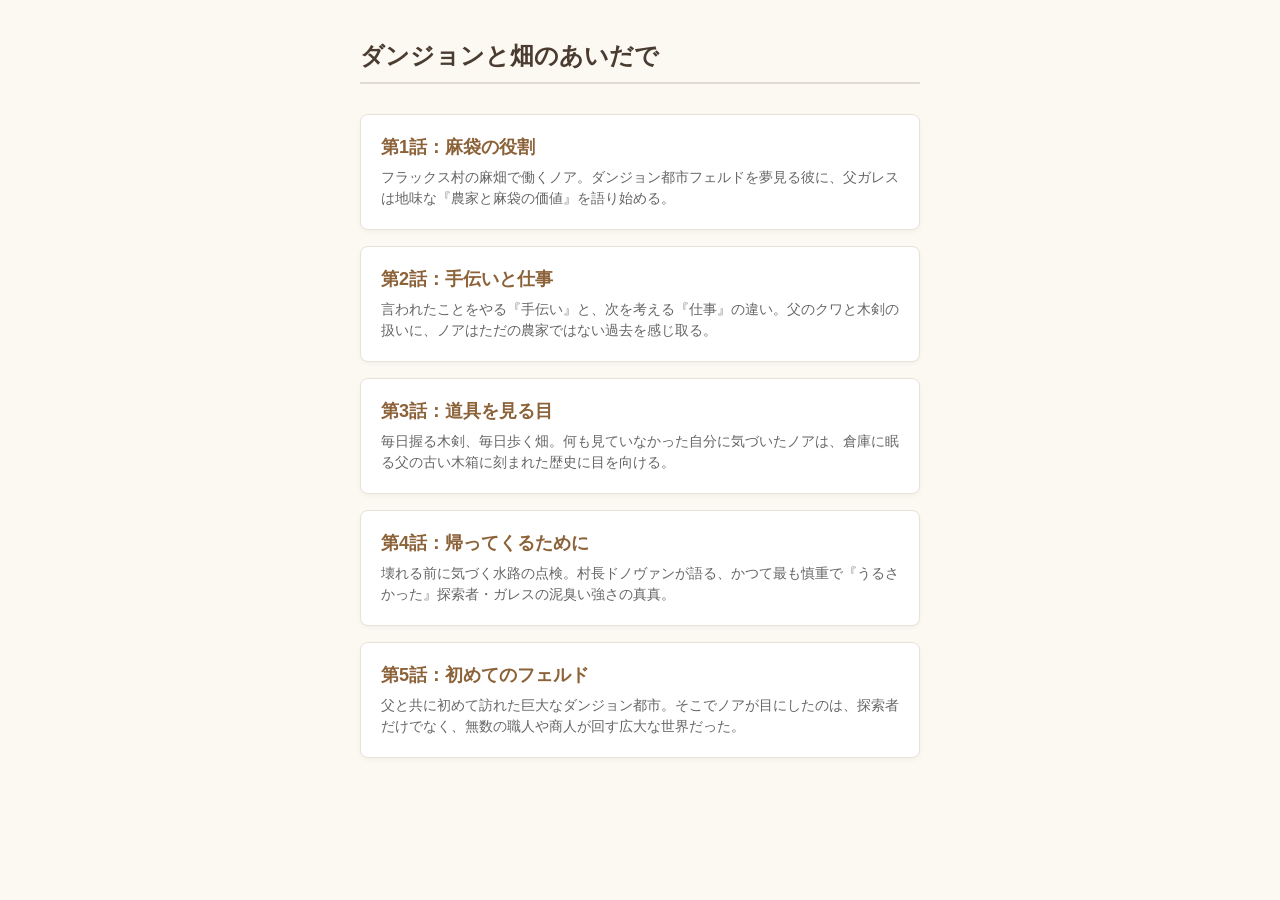
==== commit 895d948f: "Create index.html for story list page" ====
--- a/docs/index.html
+++ b/docs/index.html
@@ -12,17 +12,54 @@
     <ul id="story-list" class="story-list"></ul>
   </div>
 
-  <script src="js/story-list.js"></script>
+  <!-- 読み込み順序と実行タイミングを確実にするため、ここにインラインでデータを統合します -->
   <script>
-    const listContainer = document.getElementById('story-list');
-    storyList.forEach(story => {
-      const li = document.createElement('li');
-      li.className = 'story-item';
-      li.innerHTML = `
-        <a href="viewer.html?id=${story.id}" class="story-title">${story.title}</a>
-        <p class="story-synopsis">${story.synopsis}</p>
-      `;
-      listContainer.appendChild(li);
+    const storyList = [
+      {
+        id: "1",
+        fileId: "story1",
+        title: "第1話：麻袋の役割",
+        synopsis: "フラックス村の麻畑で働くノア。ダンジョン都市フェルドを夢見る彼に、父ガレスは地味な『農家と麻袋の価値』を語り始める。"
+      },
+      {
+        id: "2",
+        fileId: "story2",
+        title: "第2話：手伝いと仕事",
+        synopsis: "言われたことをやる『手伝い』と、次を考える『仕事』の違い。父のクワと木剣の扱いに、ノアはただの農家ではない過去を感じ取る。"
+      },
+      {
+        id: "3",
+        fileId: "story3",
+        title: "第3話：道具を見る目",
+        synopsis: "毎日握る木剣、毎日歩く畑。何も見ていなかった自分に気づいたノアは、倉庫に眠る父の古い木箱に刻まれた歴史に目を向ける。"
+      },
+      {
+        id: "4",
+        fileId: "story4",
+        title: "第4話：帰ってくるために",
+        synopsis: "壊れる前に気づく水路の点検。村長ドノヴァンが語る、かつて最も慎重で『うるさかった』探索者・ガレスの泥臭い強さの真真。"
+      },
+      {
+        id: "5",
+        fileId: "story5",
+        title: "第5話：初めてのフェルド",
+        synopsis: "父と共に初めて訪れた巨大なダンジョン都市。そこでノアが目にしたのは、探索者だけでなく、無数の職人や商人が回す広大な世界だった。"
+      }
+    ];
+
+    window.addEventListener('DOMContentLoaded', () => {
+      const listContainer = document.getElementById('story-list');
+      if (!listContainer) return;
+      
+      storyList.forEach(story => {
+        const li = document.createElement('li');
+        li.className = 'story-item';
+        li.innerHTML = `
+          <a href="viewer.html?id=${story.id}" class="story-title">${story.title}</a>
+          <p class="story-synopsis">${story.synopsis}</p>
+        `;
+        listContainer.appendChild(li);
+      });
     });
   </script>
 </body>
--- a/docs/css/style.css
+++ b/docs/css/style.css
@@ -0,0 +1,34 @@
+/* 共通設定 */
+* { box-sizing: border-box; margin: 0; padding: 0; }
+body { font-family: "Helvetica Neue", Arial, "Hiragino Kaku Gothic ProN", "Hiragino Sans", sans-serif; background-color: #fcf9f2; color: #2b2b2b; }
+
+/* 一覧ページ用のスタイル */
+.list-page .container { max-width: 600px; margin: 0 auto; padding: 40px 20px; }
+.list-page h1 { font-size: 24px; margin-bottom: 30px; border-bottom: 2px solid #e0dbd1; padding-bottom: 10px; color: #4a3c31; }
+.story-list { list-style: none; }
+.story-item { background: #fff; padding: 20px; border-radius: 8px; margin-bottom: 16px; box-shadow: 0 2px 4px rgba(0,0,0,0.04); border: 1px solid #e8e3d7; }
+.story-title { font-size: 18px; font-weight: bold; color: #8c6239; text-decoration: none; }
+.story-title:hover { text-decoration: underline; }
+.story-synopsis { font-size: 14px; color: #666; margin-top: 8px; line-height: 1.5; }
+
+/* ビューアページ用のスタイル（全画面固定・縦スクロール禁止） */
+.viewer-page { height: 100vh; display: flex; flex-direction: column; overflow: hidden; user-select: none; }
+.viewer-header { height: 56px; background: #fff; border-bottom: 1px solid #e0dbd1; display: flex; align-items: center; justify-content: space-between; padding: 0 20px; flex-shrink: 0; }
+.viewer-header h1 { font-size: 16px; color: #4a3c31; }
+.back-link { font-size: 14px; color: #8c6239; text-decoration: none; font-weight: bold; }
+.back-link:hover { text-decoration: underline; }
+
+/* 本文表示エリア：画面の高さに合わせて自動で右に段組みを作る */
+.viewer-main { flex: 1; overflow-x: auto; overflow-y: hidden; padding: 32px 40px; scroll-snap-type: x mandatory; }
+.book-columns {
+  height: 100%;
+  white-space: pre-wrap;
+  font-size: 18px;
+  line-height: 2.2;
+  letter-spacing: 0.05em;
+  column-width: min(450px, 85vw);
+  column-gap: 50px;
+  scroll-snap-align: start;
+}
+
+.viewer-footer { height: 40px; background: #f0ede4; border-top: 1px solid #e0dbd1; display: flex; align-items: center; justify-content: center; font-size: 12px; color: #777; flex-shrink: 0; }
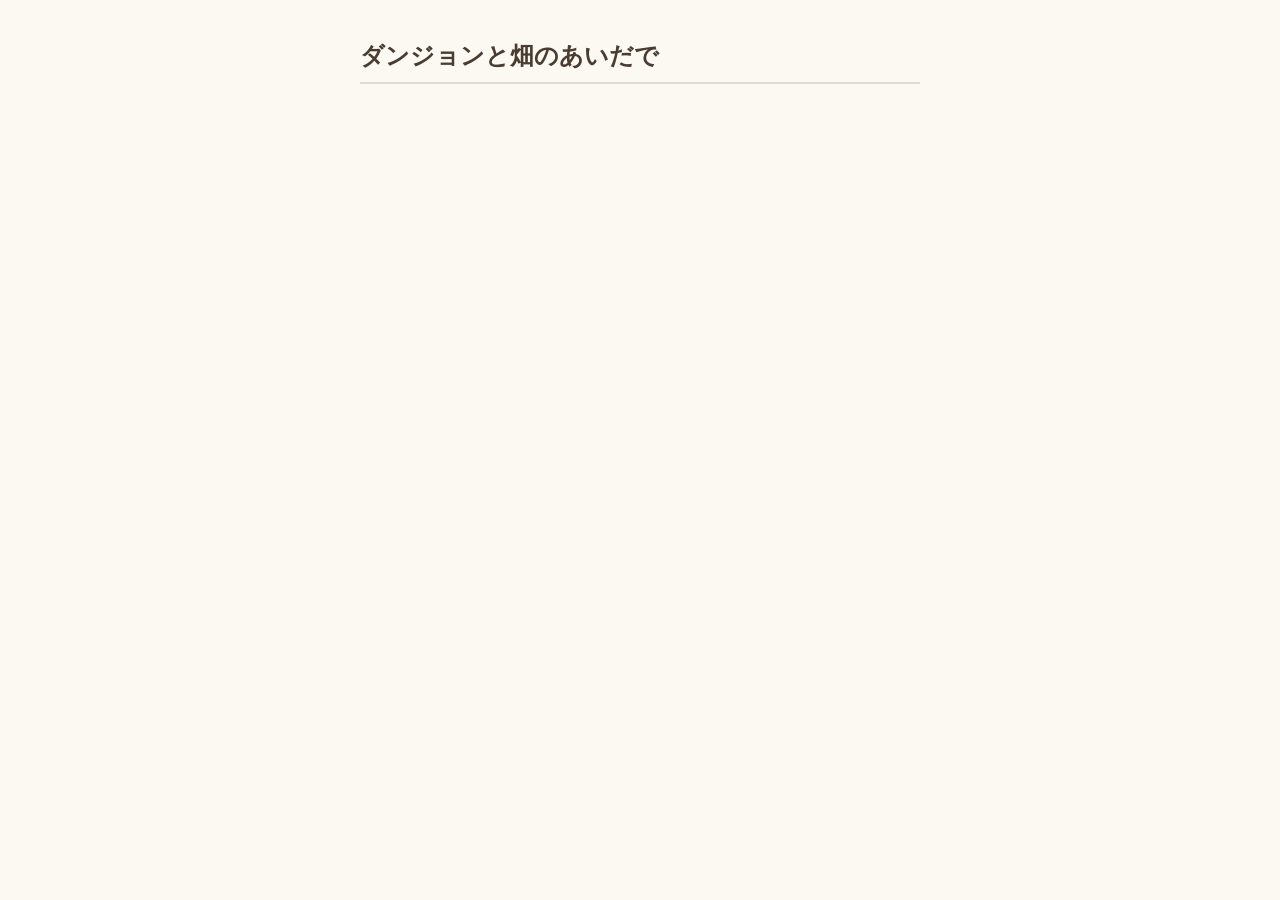
==== commit 6bbe22d8: "index.html を更新" ====
--- a/docs/index.html
+++ b/docs/index.html
@@ -5,6 +5,8 @@
   <meta name="viewport" content="width=device-width, initial-scale=1.0">
   <title>ダンジョンと畑のあいだで - エピソード一覧</title>
   <link rel="stylesheet" href="css/style.css">
+  <!-- 1. 外部のデータファイルを先に読み込む -->
+  <script src="js/stories-data.js"></script>
 </head>
 <body class="list-page">
   <div class="container">
@@ -12,50 +14,24 @@
     <ul id="story-list" class="story-list"></ul>
   </div>
 
-  <!-- 読み込み順序と実行タイミングを確実にするため、ここにインラインでデータを統合します -->
   <script>
-    const storyList = [
-      {
-        id: "1",
-        fileId: "story1",
-        title: "第1話：麻袋の役割",
-        synopsis: "フラックス村の麻畑で働くノア。ダンジョン都市フェルドを夢見る彼に、父ガレスは地味な『農家と麻袋の価値』を語り始める。"
-      },
-      {
-        id: "2",
-        fileId: "story2",
-        title: "第2話：手伝いと仕事",
-        synopsis: "言われたことをやる『手伝い』と、次を考える『仕事』の違い。父のクワと木剣の扱いに、ノアはただの農家ではない過去を感じ取る。"
-      },
-      {
-        id: "3",
-        fileId: "story3",
-        title: "第3話：道具を見る目",
-        synopsis: "毎日握る木剣、毎日歩く畑。何も見ていなかった自分に気づいたノアは、倉庫に眠る父の古い木箱に刻まれた歴史に目を向ける。"
-      },
-      {
-        id: "4",
-        fileId: "story4",
-        title: "第4話：帰ってくるために",
-        synopsis: "壊れる前に気づく水路の点検。村長ドノヴァンが語る、かつて最も慎重で『うるさかった』探索者・ガレスの泥臭い強さの真真。"
-      },
-      {
-        id: "5",
-        fileId: "story5",
-        title: "第5話：初めてのフェルド",
-        synopsis: "父と共に初めて訪れた巨大なダンジョン都市。そこでノアが目にしたのは、探索者だけでなく、無数の職人や商人が回す広大な世界だった。"
-      }
-    ];
-
+    // 2. HTMLの骨組みがブラウザに読み込まれてから安全に実行する
     window.addEventListener('DOMContentLoaded', () => {
       const listContainer = document.getElementById('story-list');
-      if (!listContainer) return;
+      const stories = window.STORIES_DATA; // 外部ファイルから渡ってきたデータ
       
-      storyList.forEach(story => {
+      if (!listContainer || !stories) {
+        console.error("データまたは表示領域が見つかりません");
+        return;
+      }
+      
+      // データにある分だけループしてカードを生成（今は第1話のみ）
+      Object.keys(stories).forEach(id => {
+        const story = stories[id];
         const li = document.createElement('li');
         li.className = 'story-item';
         li.innerHTML = `
-          <a href="viewer.html?id=${story.id}" class="story-title">${story.title}</a>
+          <a href="viewer.html?id=${id}" class="story-title">${story.title}</a>
           <p class="story-synopsis">${story.synopsis}</p>
         `;
         listContainer.appendChild(li);
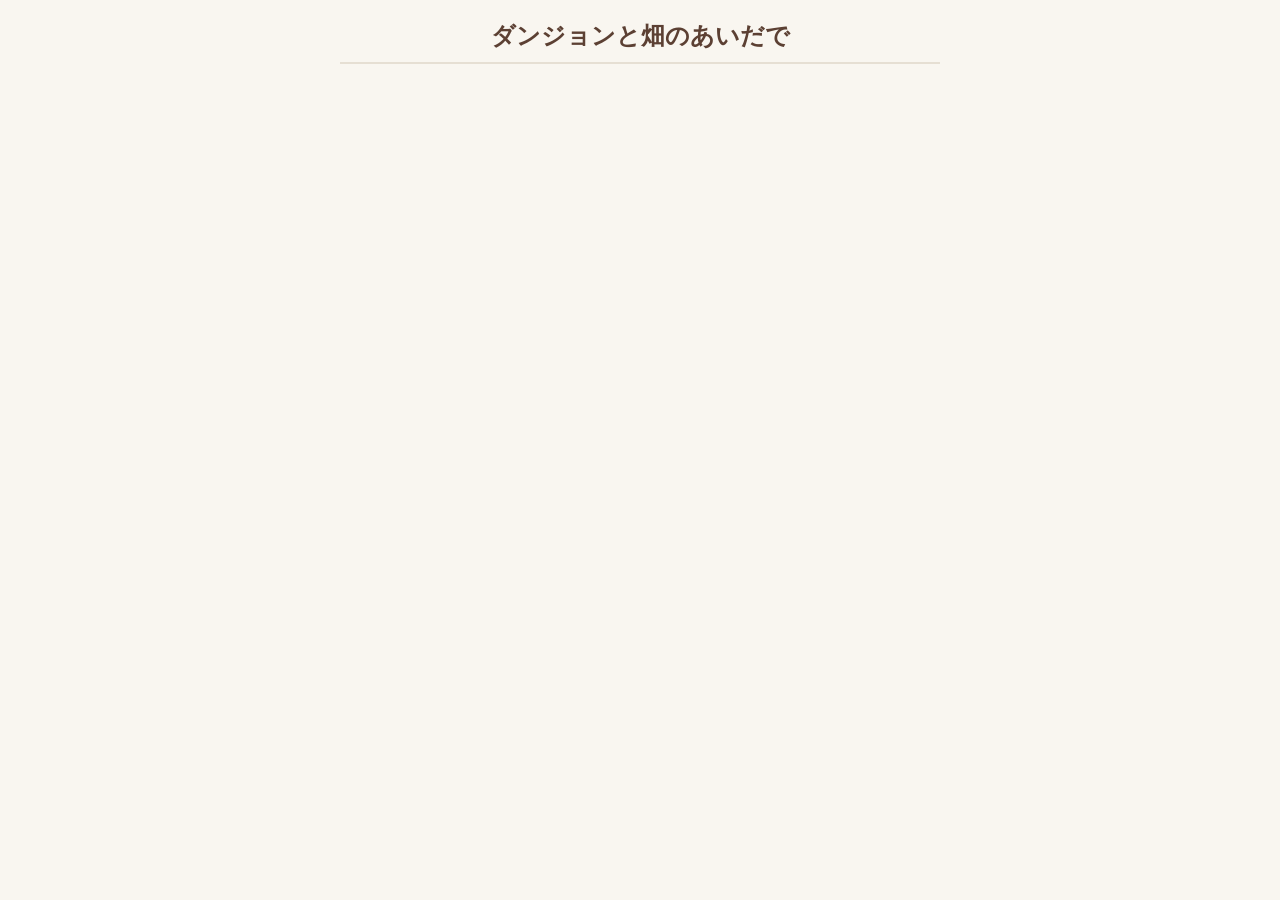
==== commit b6aaac51: "index.html を更新" ====
--- a/docs/index.html
+++ b/docs/index.html
@@ -5,8 +5,8 @@
   <meta name="viewport" content="width=device-width, initial-scale=1.0">
   <title>ダンジョンと畑のあいだで - エピソード一覧</title>
   <link rel="stylesheet" href="css/style.css">
-  <!-- 1. 外部のデータファイルを先に読み込む -->
-  <script src="js/stories-data.js"></script>
+  <!-- 軽量な一覧データのみを読み込む -->
+  <script src="./js/story-list.js"></script>
 </head>
 <body class="list-page">
   <div class="container">
@@ -15,17 +15,12 @@
   </div>
 
   <script>
-    // 2. HTMLの骨組みがブラウザに読み込まれてから安全に実行する
     window.addEventListener('DOMContentLoaded', () => {
       const listContainer = document.getElementById('story-list');
-      const stories = window.STORIES_DATA; // 外部ファイルから渡ってきたデータ
+      const stories = window.STORY_LIST; // 読み込むオブジェクト名を変更
       
-      if (!listContainer || !stories) {
-        console.error("データまたは表示領域が見つかりません");
-        return;
-      }
+      if (!listContainer || !stories) return;
       
-      // データにある分だけループしてカードを生成（今は第1話のみ）
       Object.keys(stories).forEach(id => {
         const story = stories[id];
         const li = document.createElement('li');
--- a/docs/css/style.css
+++ b/docs/css/style.css
@@ -1,34 +1,145 @@
-/* 共通設定 */
-* { box-sizing: border-box; margin: 0; padding: 0; }
-body { font-family: "Helvetica Neue", Arial, "Hiragino Kaku Gothic ProN", "Hiragino Sans", sans-serif; background-color: #fcf9f2; color: #2b2b2b; }
-
-/* 一覧ページ用のスタイル */
-.list-page .container { max-width: 600px; margin: 0 auto; padding: 40px 20px; }
-.list-page h1 { font-size: 24px; margin-bottom: 30px; border-bottom: 2px solid #e0dbd1; padding-bottom: 10px; color: #4a3c31; }
-.story-list { list-style: none; }
-.story-item { background: #fff; padding: 20px; border-radius: 8px; margin-bottom: 16px; box-shadow: 0 2px 4px rgba(0,0,0,0.04); border: 1px solid #e8e3d7; }
-.story-title { font-size: 18px; font-weight: bold; color: #8c6239; text-decoration: none; }
-.story-title:hover { text-decoration: underline; }
-.story-synopsis { font-size: 14px; color: #666; margin-top: 8px; line-height: 1.5; }
-
-/* ビューアページ用のスタイル（全画面固定・縦スクロール禁止） */
-.viewer-page { height: 100vh; display: flex; flex-direction: column; overflow: hidden; user-select: none; }
-.viewer-header { height: 56px; background: #fff; border-bottom: 1px solid #e0dbd1; display: flex; align-items: center; justify-content: space-between; padding: 0 20px; flex-shrink: 0; }
-.viewer-header h1 { font-size: 16px; color: #4a3c31; }
-.back-link { font-size: 14px; color: #8c6239; text-decoration: none; font-weight: bold; }
-.back-link:hover { text-decoration: underline; }
-
-/* 本文表示エリア：画面の高さに合わせて自動で右に段組みを作る */
-.viewer-main { flex: 1; overflow-x: auto; overflow-y: hidden; padding: 32px 40px; scroll-snap-type: x mandatory; }
-.book-columns {
-  height: 100%;
-  white-space: pre-wrap;
-  font-size: 18px;
-  line-height: 2.2;
-  letter-spacing: 0.05em;
-  column-width: min(450px, 85vw);
-  column-gap: 50px;
-  scroll-snap-align: start;
+/* 全体の共通設定 */
+* {
+  box-sizing: border-box;
+  margin: 0;
+  padding: 0;
 }
 
-.viewer-footer { height: 40px; background: #f0ede4; border-top: 1px solid #e0dbd1; display: flex; align-items: center; justify-content: center; font-size: 12px; color: #777; flex-shrink: 0; }
+body {
+  font-family: "Helvetica Neue", Arial, "Hiragino Kaku Gothic ProN", "Hiragino Sans", Meiryo, sans-serif;
+  background-color: #f9f6f0;
+  color: #333333;
+}
+
+/* ==========================================================================
+   一覧画面（index.html）用のスタイル
+   ========================================================================== */
+.list-page {
+  padding: 20px;
+}
+
+.list-page .container {
+  max-width: 600px;
+  margin: 0 auto;
+}
+
+.list-page h1 {
+  font-size: 24px;
+  text-align: center;
+  margin-bottom: 30px;
+  color: #5c4033;
+  border-bottom: 2px solid #e6dfd3;
+  padding-bottom: 10px;
+}
+
+.story-list {
+  list-style: none;
+}
+
+.story-item {
+  background: #ffffff;
+  padding: 20px;
+  border-radius: 8px;
+  margin-bottom: 15px;
+  box-shadow: 0 2px 5px rgba(0,0,0,0.05);
+}
+
+.story-title {
+  display: block;
+  font-size: 18px;
+  font-weight: bold;
+  color: #8b5a2b;
+  text-decoration: none;
+  margin-bottom: 10px;
+}
+
+.story-title:hover {
+  text-decoration: underline;
+}
+
+.story-synopsis {
+  font-size: 14px;
+  color: #666666;
+  line-height: 1.6;
+}
+
+/* ==========================================================================
+   閲覧画面（viewer.html）用の縦書き・横スクロールスタイル
+   ========================================================================== */
+/* 画面全体を固定してスクロールさせない */
+.viewer-page {
+  position: relative;
+  width: 100vw;
+  height: 100vh;
+  overflow: hidden;
+}
+
+/* 上部ヘッダー：上端に固定 */
+.viewer-header {
+  position: absolute;
+  top: 0;
+  left: 0;
+  width: 100%;
+  height: 55px; /* 高さを厳密に固定 */
+  display: flex;
+  justify-content: space-between;
+  align-items: center;
+  padding: 0 20px;
+  background-color: #ffffff;
+  border-bottom: 1px solid #e6dfd3;
+  z-index: 100;
+}
+
+.viewer-header h1 {
+  font-size: 16px;
+  color: #333333;
+}
+
+.back-link {
+  font-size: 14px;
+  color: #8b5a2b;
+  text-decoration: none;
+  font-weight: bold;
+}
+
+/* 本文を表示するメイン領域：ヘッダーの55pxを引いた残りの全領域を絶対配置 */
+.viewer-main {
+  position: absolute;
+  top: 55px;
+  bottom: 0;
+  left: 0;
+  right: 0;
+  
+  /* スマホの縦書きバグを殺すための指定 */
+  display: block !important;
+  writing-mode: vertical-rl;
+  -webkit-writing-mode: vertical-rl;
+  
+  /* 右から左へのスクロールを強制 */
+  overflow-x: scroll !important;
+  overflow-y: hidden !important;
+  -webkit-overflow-scrolling: touch; /* 滑らかなスクロール */
+  
+  padding: 30px 25px 40px 25px;
+}
+
+/* 小説の本文テキスト */
+.story-content {
+  /* 親要素いっぱいに高さを固定し、はみ出しを右から左へ流す */
+  height: 100% !important;
+  font-family: "Hiragino Mincho ProN", "MS Mincho", serif;
+  font-size: 16px;
+  line-height: 2.2; /* スマホでより読みやすいように少し広げました */
+  letter-spacing: 0.05em;
+}
+
+.story-content p {
+  /* 縦書きの改行マージンは「左側」 */
+  margin-left: 1.8em;
+  text-indent: 1em;
+}
+
+/* フッターは非表示 */
+.viewer-footer {
+  display: none;
+}
